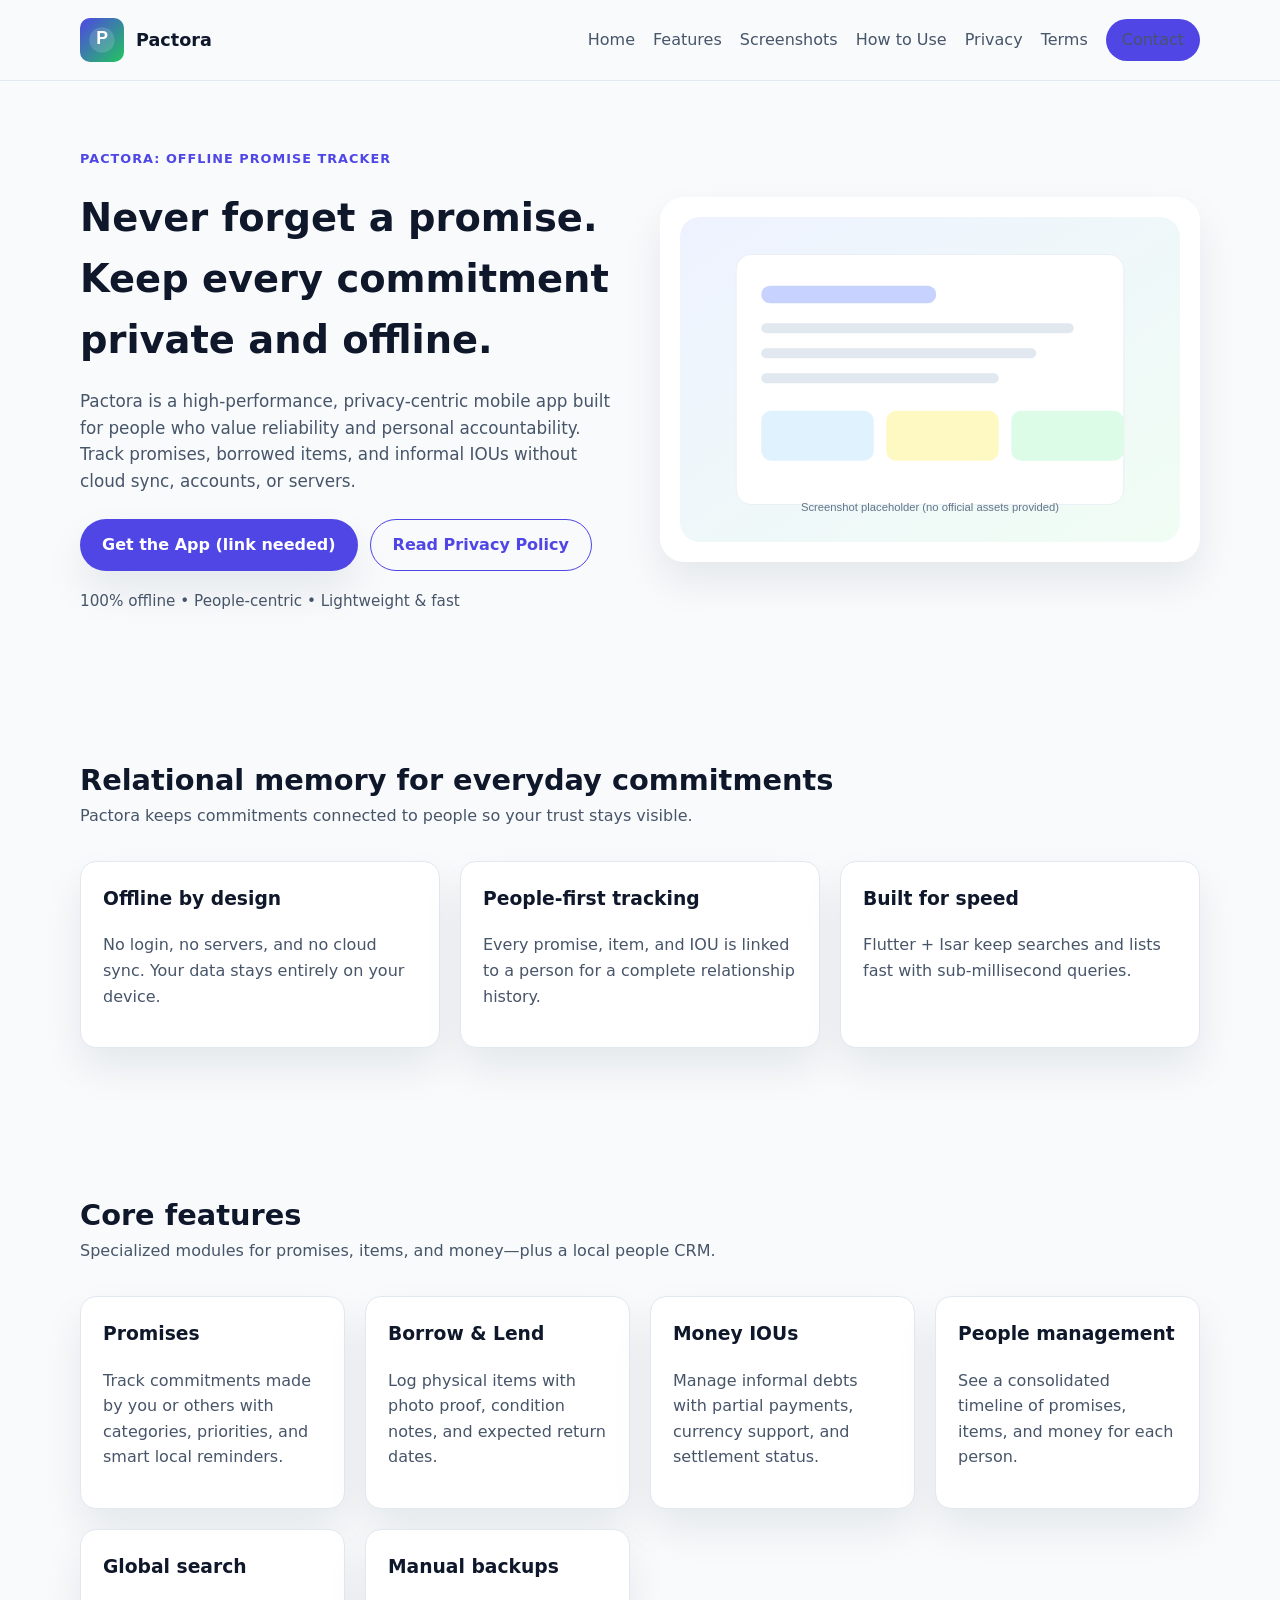
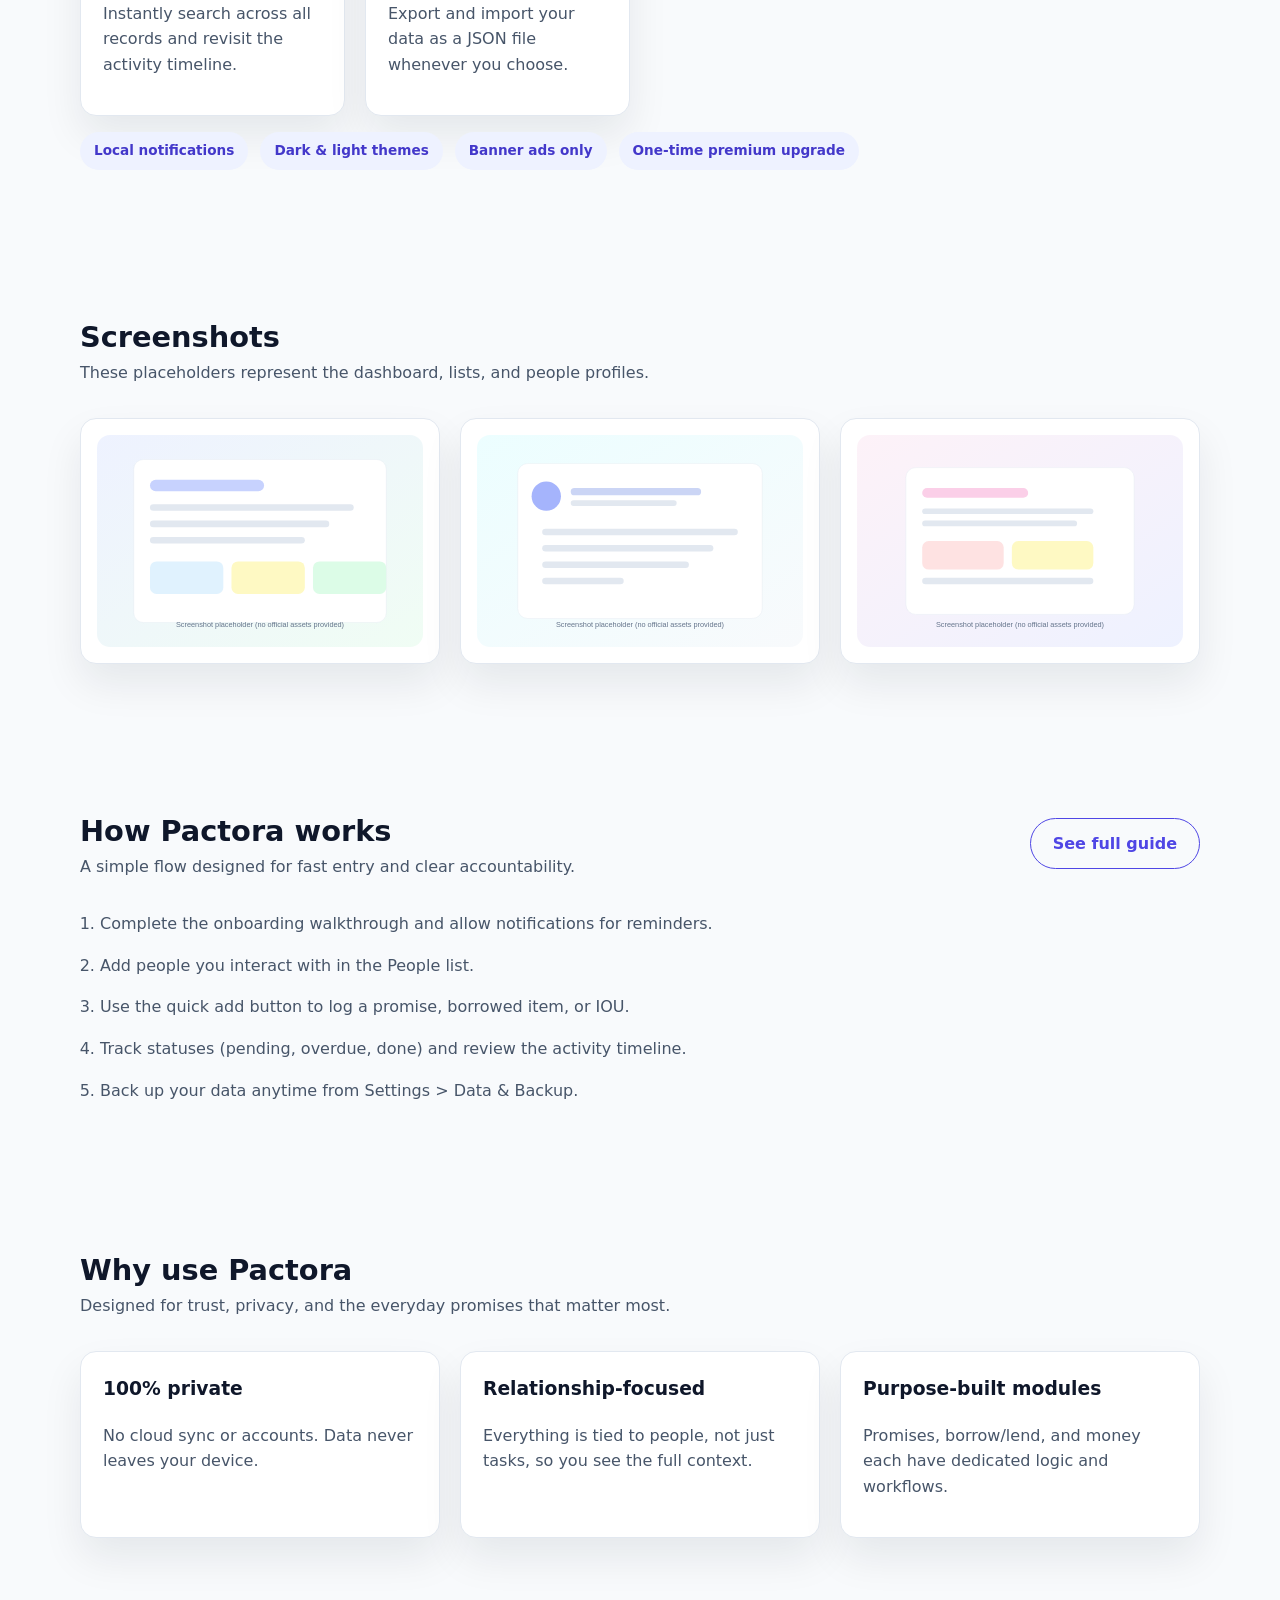
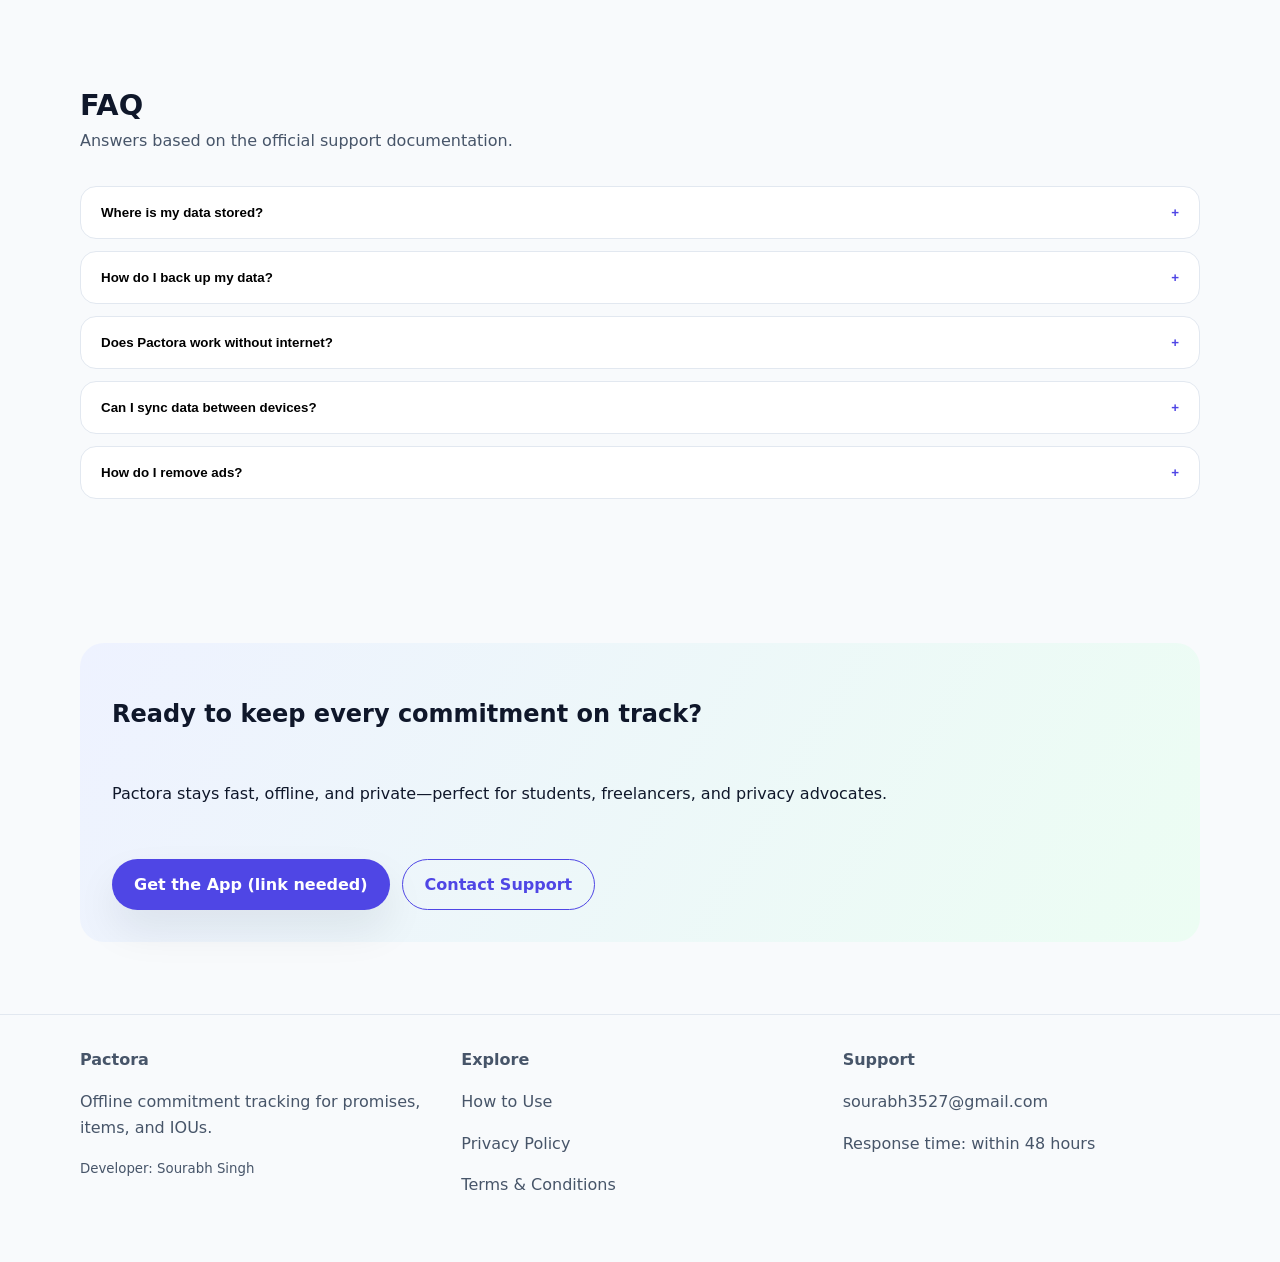
==== index.html @ 9b619cf8 "Add static site pages and assets Agent-Logs-Url: https://github.com/sooubh/pactora/sessions/cf4cb8b0" ====
<!DOCTYPE html>
<html lang="en">
  <head>
    <meta charset="UTF-8" />
    <meta name="viewport" content="width=device-width, initial-scale=1" />
    <title>Pactora — Offline Promise Tracker</title>
    <meta name="description" content="Pactora is a 100% offline, privacy-centric commitment tracker for promises, borrowed items, and informal IOUs." />
    <link rel="stylesheet" href="style.css" />
  </head>
  <body>
    <header class="site-header">
      <div class="container nav-wrap">
        <a class="brand" href="index.html">
          <img class="logo" src="assets/logo.svg" alt="Pactora logo" />
          <span>Pactora</span>
        </a>
        <button class="nav-toggle" aria-expanded="false" aria-controls="nav-links">Menu</button>
        <nav>
          <ul id="nav-links" class="nav-links">
            <li><a href="index.html">Home</a></li>
            <li><a href="#features">Features</a></li>
            <li><a href="#screenshots">Screenshots</a></li>
            <li><a href="how-to-use.html">How to Use</a></li>
            <li><a href="privacy.html">Privacy</a></li>
            <li><a href="terms.html">Terms</a></li>
            <li><a class="btn btn-sm" href="contact.html">Contact</a></li>
          </ul>
        </nav>
      </div>
    </header>

    <main>
      <section class="hero section">
        <div class="container hero-grid">
          <div>
            <span class="eyebrow">Pactora: Offline Promise Tracker</span>
            <h1>Never forget a promise. Keep every commitment private and offline.</h1>
            <p>
              Pactora is a high-performance, privacy-centric mobile app built for people who value reliability and personal accountability.
              Track promises, borrowed items, and informal IOUs without cloud sync, accounts, or servers.
            </p>
            <div class="cta-group">
              <a class="btn" href="#">Get the App (link needed)</a>
              <a class="btn btn-secondary" href="privacy.html">Read Privacy Policy</a>
            </div>
            <div class="hero-meta">100% offline • People-centric • Lightweight &amp; fast</div>
          </div>
          <div class="hero-card">
            <img src="assets/screenshot-1.svg" alt="Pactora app screenshot placeholder" />
          </div>
        </div>
      </section>

      <section class="section" id="about">
        <div class="container">
          <div class="section-title">
            <div>
              <h2>Relational memory for everyday commitments</h2>
              <p>Pactora keeps commitments connected to people so your trust stays visible.</p>
            </div>
          </div>
          <div class="card-grid">
            <div class="card">
              <h3>Offline by design</h3>
              <p>No login, no servers, and no cloud sync. Your data stays entirely on your device.</p>
            </div>
            <div class="card">
              <h3>People-first tracking</h3>
              <p>Every promise, item, and IOU is linked to a person for a complete relationship history.</p>
            </div>
            <div class="card">
              <h3>Built for speed</h3>
              <p>Flutter + Isar keep searches and lists fast with sub-millisecond queries.</p>
            </div>
          </div>
        </div>
      </section>

      <section class="section" id="features">
        <div class="container">
          <div class="section-title">
            <div>
              <h2>Core features</h2>
              <p>Specialized modules for promises, items, and money—plus a local people CRM.</p>
            </div>
          </div>
          <div class="card-grid">
            <div class="card">
              <h3>Promises</h3>
              <p>Track commitments made by you or others with categories, priorities, and smart local reminders.</p>
            </div>
            <div class="card">
              <h3>Borrow &amp; Lend</h3>
              <p>Log physical items with photo proof, condition notes, and expected return dates.</p>
            </div>
            <div class="card">
              <h3>Money IOUs</h3>
              <p>Manage informal debts with partial payments, currency support, and settlement status.</p>
            </div>
            <div class="card">
              <h3>People management</h3>
              <p>See a consolidated timeline of promises, items, and money for each person.</p>
            </div>
            <div class="card">
              <h3>Global search</h3>
              <p>Instantly search across all records and revisit the activity timeline.</p>
            </div>
            <div class="card">
              <h3>Manual backups</h3>
              <p>Export and import your data as a JSON file whenever you choose.</p>
            </div>
          </div>
          <div class="pill-list">
            <div class="pill">Local notifications</div>
            <div class="pill">Dark &amp; light themes</div>
            <div class="pill">Banner ads only</div>
            <div class="pill">One-time premium upgrade</div>
          </div>
        </div>
      </section>

      <section class="section" id="screenshots">
        <div class="container">
          <div class="section-title">
            <div>
              <h2>Screenshots</h2>
              <p>These placeholders represent the dashboard, lists, and people profiles.</p>
            </div>
          </div>
          <div class="screenshot-grid">
            <div class="screenshot">
              <img src="assets/screenshot-1.svg" alt="Dashboard screenshot placeholder" />
            </div>
            <div class="screenshot">
              <img src="assets/screenshot-2.svg" alt="Lists screenshot placeholder" />
            </div>
            <div class="screenshot">
              <img src="assets/screenshot-3.svg" alt="People profile screenshot placeholder" />
            </div>
          </div>
        </div>
      </section>

      <section class="section" id="how">
        <div class="container">
          <div class="section-title">
            <div>
              <h2>How Pactora works</h2>
              <p>A simple flow designed for fast entry and clear accountability.</p>
            </div>
            <a class="btn btn-secondary" href="how-to-use.html">See full guide</a>
          </div>
          <ol class="list">
            <li>Complete the onboarding walkthrough and allow notifications for reminders.</li>
            <li>Add people you interact with in the People list.</li>
            <li>Use the quick add button to log a promise, borrowed item, or IOU.</li>
            <li>Track statuses (pending, overdue, done) and review the activity timeline.</li>
            <li>Back up your data anytime from Settings &gt; Data &amp; Backup.</li>
          </ol>
        </div>
      </section>

      <section class="section" id="why">
        <div class="container">
          <div class="section-title">
            <div>
              <h2>Why use Pactora</h2>
              <p>Designed for trust, privacy, and the everyday promises that matter most.</p>
            </div>
          </div>
          <div class="card-grid">
            <div class="card">
              <h3>100% private</h3>
              <p>No cloud sync or accounts. Data never leaves your device.</p>
            </div>
            <div class="card">
              <h3>Relationship-focused</h3>
              <p>Everything is tied to people, not just tasks, so you see the full context.</p>
            </div>
            <div class="card">
              <h3>Purpose-built modules</h3>
              <p>Promises, borrow/lend, and money each have dedicated logic and workflows.</p>
            </div>
          </div>
        </div>
      </section>

      <section class="section" id="faq">
        <div class="container">
          <div class="section-title">
            <div>
              <h2>FAQ</h2>
              <p>Answers based on the official support documentation.</p>
            </div>
          </div>
          <div class="faq-list">
            <div class="faq-item">
              <button type="button" aria-expanded="false">
                Where is my data stored?
                <span>+</span>
              </button>
              <div class="faq-answer">
                <p>Your data is stored locally in an encrypted Isar database on your phone. It never leaves your device.</p>
              </div>
            </div>
            <div class="faq-item">
              <button type="button" aria-expanded="false">
                How do I back up my data?
                <span>+</span>
              </button>
              <div class="faq-answer">
                <p>Go to Settings &gt; Data &amp; Backup and tap “Export Backup.” This creates a JSON file you can store anywhere.</p>
              </div>
            </div>
            <div class="faq-item">
              <button type="button" aria-expanded="false">
                Does Pactora work without internet?
                <span>+</span>
              </button>
              <div class="faq-answer">
                <p>Yes. Core features are fully offline. Internet is only required to load banner ads in the free version.</p>
              </div>
            </div>
            <div class="faq-item">
              <button type="button" aria-expanded="false">
                Can I sync data between devices?
                <span>+</span>
              </button>
              <div class="faq-answer">
                <p>Not automatically. You can manually export a backup and import it on another device.</p>
              </div>
            </div>
            <div class="faq-item">
              <button type="button" aria-expanded="false">
                How do I remove ads?
                <span>+</span>
              </button>
              <div class="faq-answer">
                <p>Open Settings and purchase “Pactora Plus” to remove all banner ads.</p>
              </div>
            </div>
          </div>
        </div>
      </section>

      <section class="section">
        <div class="container">
          <div class="cta-band">
            <h2>Ready to keep every commitment on track?</h2>
            <p>Pactora stays fast, offline, and private—perfect for students, freelancers, and privacy advocates.</p>
            <div class="cta-group">
              <a class="btn" href="#">Get the App (link needed)</a>
              <a class="btn btn-secondary" href="contact.html">Contact Support</a>
            </div>
          </div>
        </div>
      </section>
    </main>

    <footer class="footer">
      <div class="container footer-grid">
        <div>
          <strong>Pactora</strong>
          <p>Offline commitment tracking for promises, items, and IOUs.</p>
          <small>Developer: Sourabh Singh</small>
        </div>
        <div>
          <strong>Explore</strong>
          <p><a href="how-to-use.html">How to Use</a></p>
          <p><a href="privacy.html">Privacy Policy</a></p>
          <p><a href="terms.html">Terms &amp; Conditions</a></p>
        </div>
        <div>
          <strong>Support</strong>
          <p><a href="mailto:sourabh3527@gmail.com">sourabh3527@gmail.com</a></p>
          <p>Response time: within 48 hours</p>
        </div>
      </div>
    </footer>

    <script src="script.js"></script>
  </body>
</html>
---- style.css ----
:root {
  color-scheme: light;
  --bg: #f8fafc;
  --surface: #ffffff;
  --text: #0f172a;
  --muted: #475569;
  --border: #e2e8f0;
  --primary: #4f46e5;
  --primary-dark: #4338ca;
  --accent: #22c55e;
  --shadow: 0 20px 40px rgba(15, 23, 42, 0.08);
  --radius-lg: 24px;
  --radius-md: 16px;
  --radius-sm: 12px;
}

* {
  box-sizing: border-box;
}

body {
  margin: 0;
  font-family: "Inter", "Segoe UI", system-ui, -apple-system, sans-serif;
  background: var(--bg);
  color: var(--text);
  line-height: 1.6;
}

a {
  color: inherit;
  text-decoration: none;
}

img {
  max-width: 100%;
  display: block;
}

.container {
  width: min(1120px, 92%);
  margin: 0 auto;
}

.section {
  padding: 72px 0;
}

.site-header {
  position: sticky;
  top: 0;
  z-index: 20;
  background: rgba(248, 250, 252, 0.96);
  backdrop-filter: blur(12px);
  border-bottom: 1px solid var(--border);
}

.nav-wrap {
  display: flex;
  align-items: center;
  justify-content: space-between;
  padding: 18px 0;
  gap: 24px;
}

.brand {
  display: flex;
  align-items: center;
  gap: 12px;
  font-weight: 700;
  font-size: 1.1rem;
}

.logo {
  width: 44px;
  height: 44px;
}

.nav-links {
  list-style: none;
  display: flex;
  align-items: center;
  gap: 18px;
  padding: 0;
  margin: 0;
}

.nav-links a {
  font-weight: 500;
  color: var(--muted);
}

.nav-links a:hover {
  color: var(--text);
}

.nav-toggle {
  display: none;
  border: 1px solid var(--border);
  background: var(--surface);
  padding: 10px 14px;
  border-radius: 999px;
  font-weight: 600;
  color: var(--text);
  cursor: pointer;
}

.btn {
  display: inline-flex;
  align-items: center;
  justify-content: center;
  gap: 8px;
  padding: 12px 22px;
  border-radius: 999px;
  background: var(--primary);
  color: #ffffff;
  font-weight: 600;
  border: none;
  box-shadow: var(--shadow);
}

.btn:hover {
  background: var(--primary-dark);
}

.btn-secondary {
  background: transparent;
  color: var(--primary);
  border: 1px solid var(--primary);
  box-shadow: none;
}

.btn-sm {
  padding: 8px 16px;
  box-shadow: none;
}

.hero {
  padding-top: 64px;
}

.hero-grid {
  display: grid;
  grid-template-columns: repeat(auto-fit, minmax(280px, 1fr));
  gap: 40px;
  align-items: center;
}

.eyebrow {
  display: inline-flex;
  align-items: center;
  gap: 8px;
  color: var(--primary);
  font-weight: 600;
  text-transform: uppercase;
  letter-spacing: 0.08em;
  font-size: 0.8rem;
}

.hero h1 {
  font-size: clamp(2.4rem, 3vw, 3.2rem);
  margin: 16px 0;
}

.hero p {
  color: var(--muted);
  font-size: 1.05rem;
}

.hero-card {
  background: var(--surface);
  padding: 20px;
  border-radius: var(--radius-lg);
  box-shadow: var(--shadow);
}

.hero-meta {
  margin-top: 18px;
  font-size: 0.95rem;
  color: var(--muted);
}

.cta-group {
  display: flex;
  flex-wrap: wrap;
  gap: 12px;
  margin-top: 24px;
}

.section-title {
  display: flex;
  align-items: center;
  justify-content: space-between;
  margin-bottom: 32px;
  gap: 16px;
}

.section-title h2 {
  margin: 0;
  font-size: clamp(1.8rem, 2vw, 2.4rem);
}

.section-title p {
  margin: 0;
  color: var(--muted);
}

.card-grid {
  display: grid;
  grid-template-columns: repeat(auto-fit, minmax(240px, 1fr));
  gap: 20px;
}

.card {
  background: var(--surface);
  padding: 22px;
  border-radius: var(--radius-md);
  border: 1px solid var(--border);
  box-shadow: var(--shadow);
}

.card h3 {
  margin-top: 0;
}

.card p {
  color: var(--muted);
}

.pill-list {
  display: flex;
  flex-wrap: wrap;
  gap: 12px;
  margin-top: 16px;
}

.pill {
  padding: 8px 14px;
  border-radius: 999px;
  background: #eef2ff;
  color: #4338ca;
  font-weight: 600;
  font-size: 0.85rem;
}

.screenshot-grid {
  display: grid;
  grid-template-columns: repeat(auto-fit, minmax(240px, 1fr));
  gap: 20px;
}

.screenshot {
  background: var(--surface);
  padding: 16px;
  border-radius: var(--radius-md);
  border: 1px solid var(--border);
  box-shadow: var(--shadow);
}

.list {
  display: grid;
  gap: 16px;
  margin: 0;
  padding-left: 20px;
}

.list li {
  color: var(--muted);
}

.faq-list {
  display: grid;
  gap: 12px;
}

.faq-item {
  background: var(--surface);
  border-radius: var(--radius-md);
  border: 1px solid var(--border);
  overflow: hidden;
}

.faq-item button {
  width: 100%;
  text-align: left;
  padding: 18px 20px;
  font-weight: 600;
  background: none;
  border: none;
  cursor: pointer;
  display: flex;
  justify-content: space-between;
  align-items: center;
  gap: 12px;
}

.faq-item button span {
  color: var(--primary);
  font-weight: 700;
}

.faq-answer {
  max-height: 0;
  overflow: hidden;
  transition: max-height 0.3s ease;
  padding: 0 20px;
}

.faq-answer p {
  margin: 0 0 18px;
  color: var(--muted);
}

.faq-item.open .faq-answer {
  padding-top: 0;
}

.cta-band {
  background: linear-gradient(120deg, #eef2ff 0%, #ecfdf3 100%);
  border-radius: var(--radius-lg);
  padding: 32px;
  display: grid;
  gap: 12px;
  align-items: center;
}

.page-header {
  padding: 64px 0 24px;
}

.page-header h1 {
  margin-bottom: 12px;
}

.page-header p {
  margin-top: 0;
  color: var(--muted);
}

.page-content {
  padding-bottom: 64px;
}

.page-content h2 {
  margin-top: 40px;
}

.notice {
  background: #fef9c3;
  padding: 16px;
  border-radius: var(--radius-sm);
  border: 1px solid #fde68a;
  color: #92400e;
}

.footer {
  border-top: 1px solid var(--border);
  padding: 32px 0 48px;
  color: var(--muted);
}

.footer-grid {
  display: grid;
  gap: 24px;
  grid-template-columns: repeat(auto-fit, minmax(220px, 1fr));
}

.footer a {
  color: var(--muted);
}

.footer small {
  display: block;
  margin-top: 18px;
}

@media (max-width: 900px) {
  .nav-links {
    position: absolute;
    top: 72px;
    right: 4%;
    background: var(--surface);
    flex-direction: column;
    align-items: flex-start;
    padding: 18px;
    border-radius: var(--radius-md);
    border: 1px solid var(--border);
    box-shadow: var(--shadow);
    display: none;
  }

  .nav-links.open {
    display: flex;
  }

  .nav-toggle {
    display: inline-flex;
  }

  .cta-group {
    flex-direction: column;
    align-items: stretch;
  }
}

@media (max-width: 600px) {
  .section {
    padding: 56px 0;
  }

  .hero {
    padding-top: 48px;
  }
}
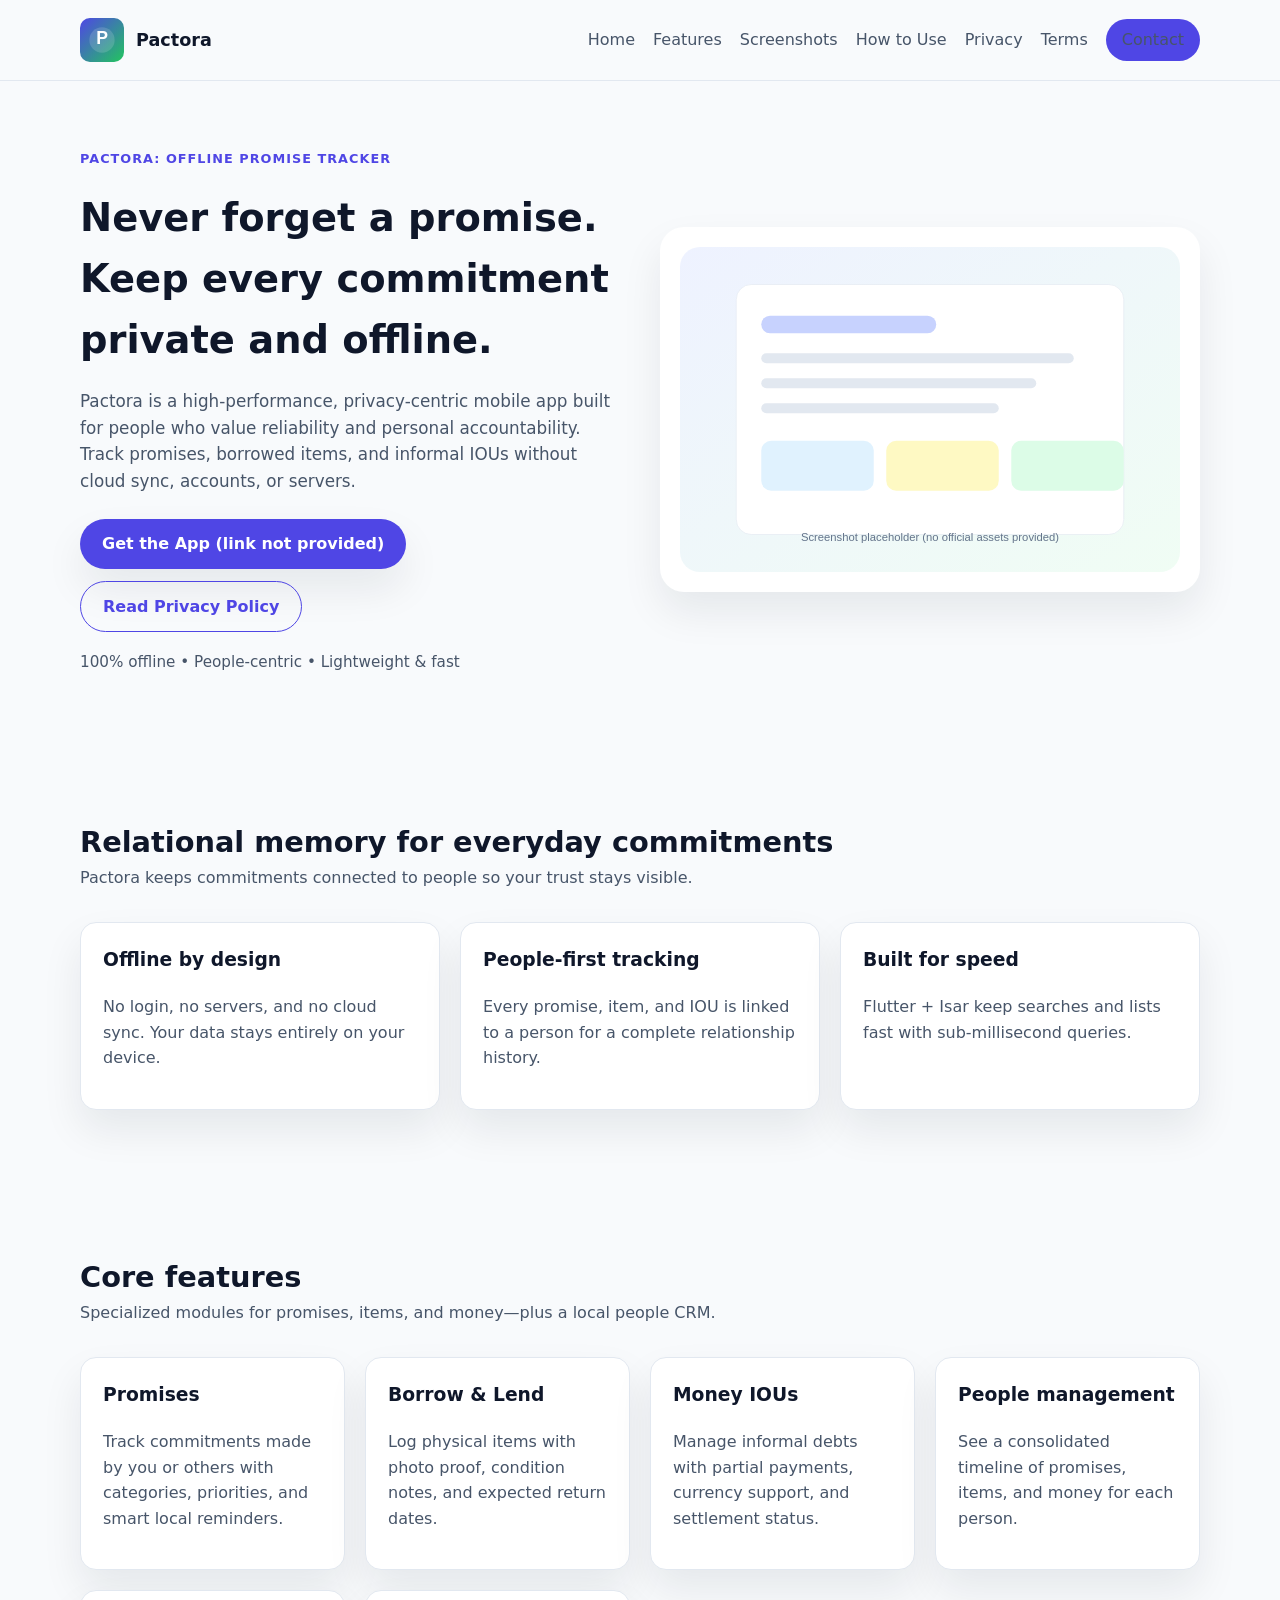
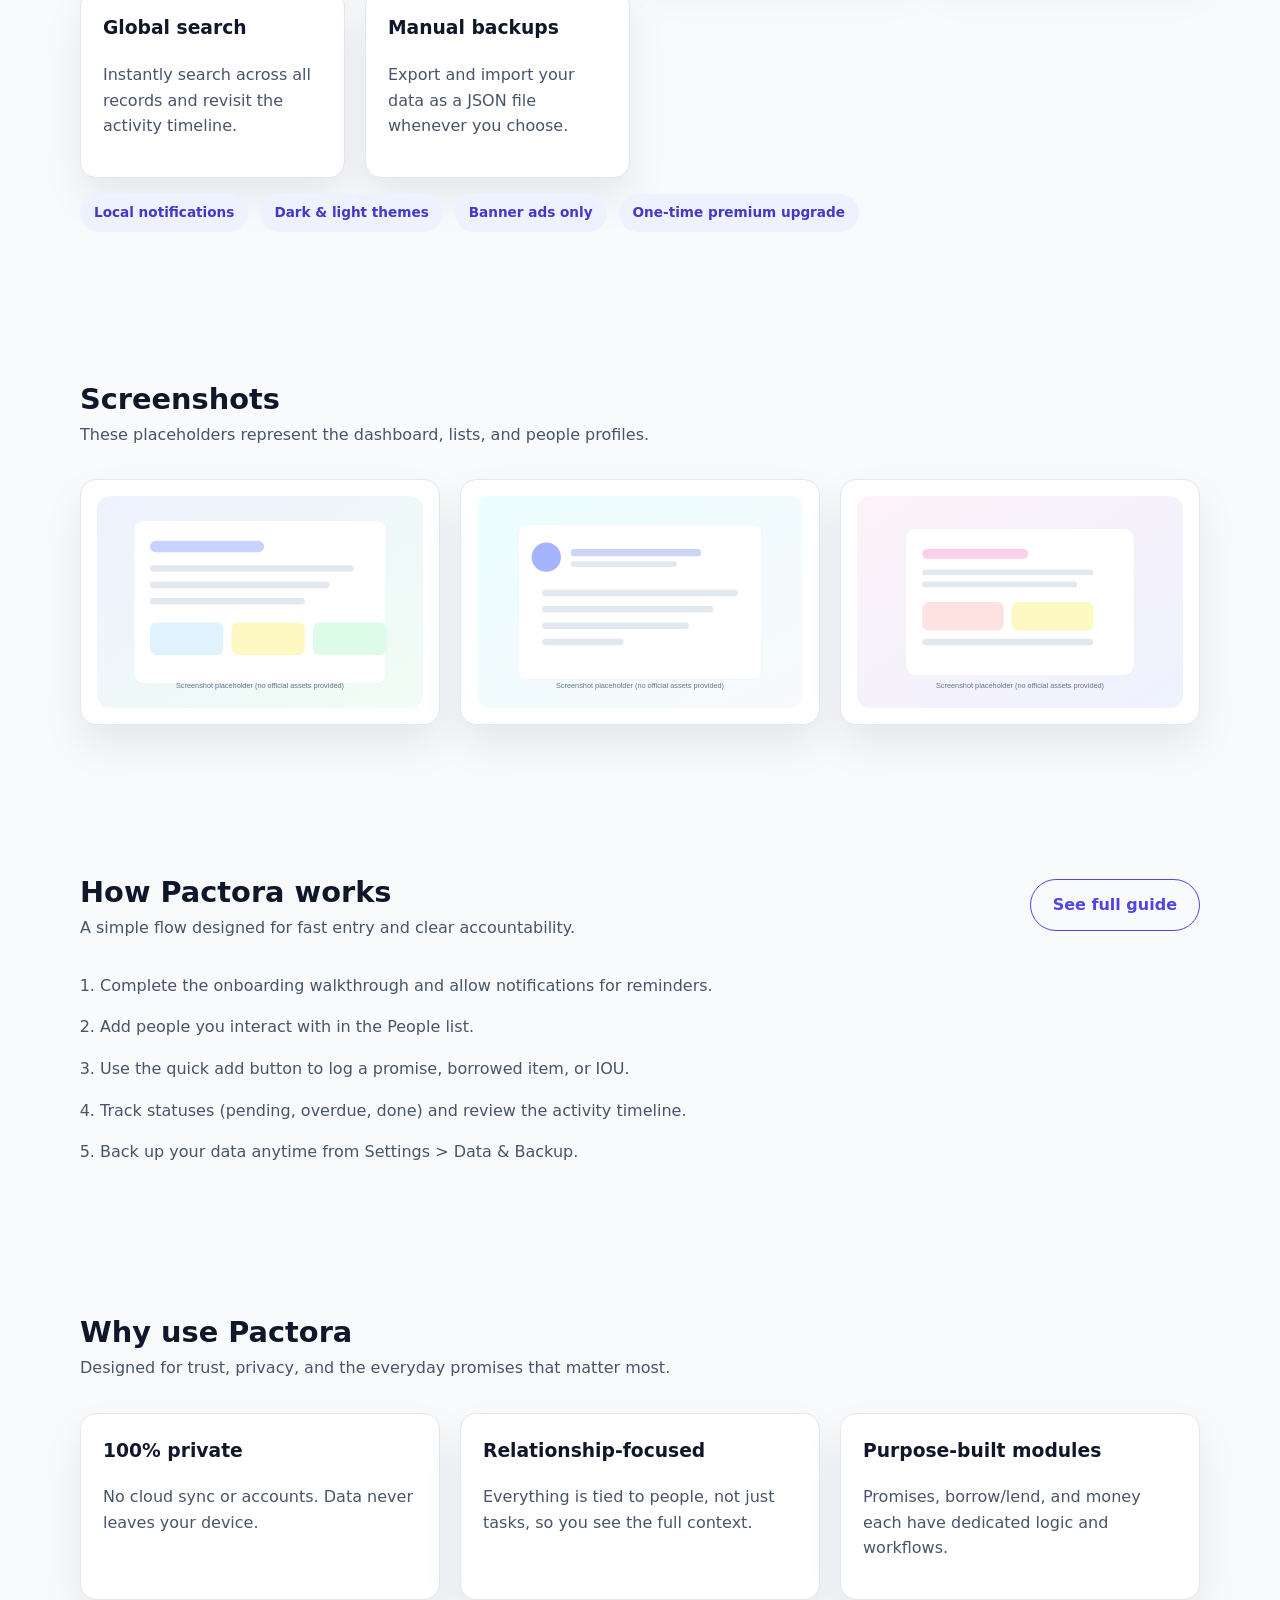
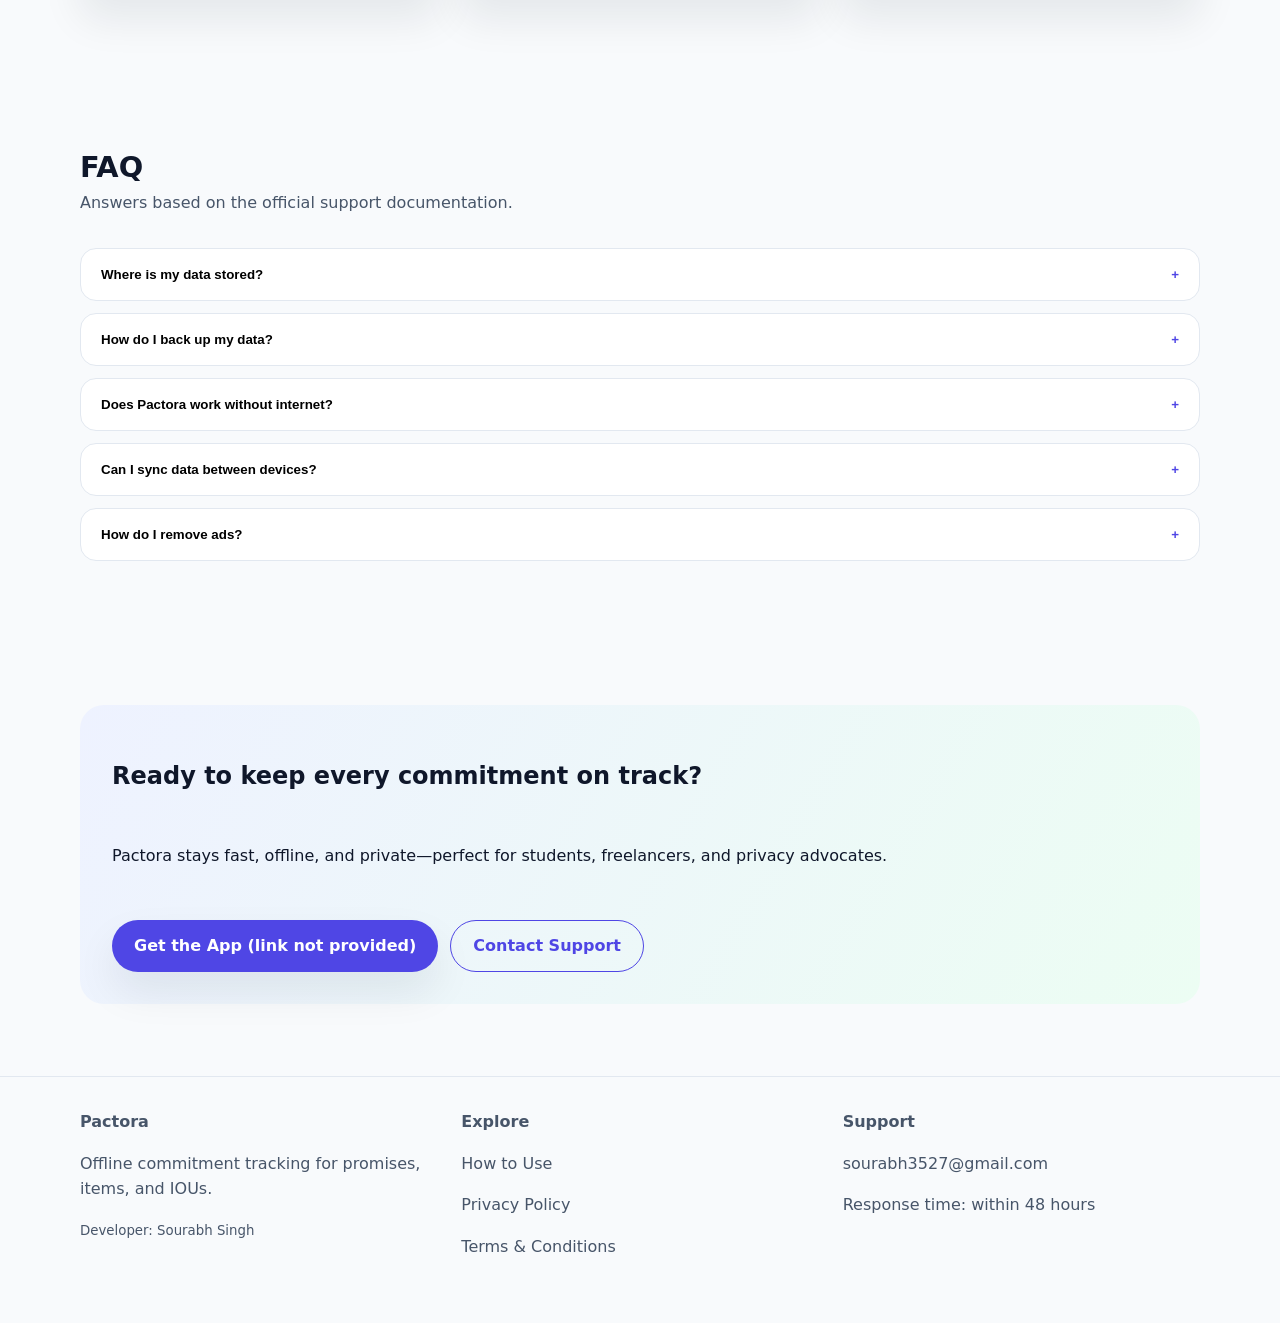
==== commit e433c870: "Refine placeholders and CTA links Agent-Logs-Url: https://github.com/sooubh/pactora/sessions/cf4cb8b" ====
--- a/index.html
+++ b/index.html
@@ -40,7 +40,7 @@
               Track promises, borrowed items, and informal IOUs without cloud sync, accounts, or servers.
             </p>
             <div class="cta-group">
-              <a class="btn" href="#">Get the App (link needed)</a>
+              <a class="btn" href="contact.html">Get the App (link not provided)</a>
               <a class="btn btn-secondary" href="privacy.html">Read Privacy Policy</a>
             </div>
             <div class="hero-meta">100% offline • People-centric • Lightweight &amp; fast</div>
@@ -249,7 +249,7 @@
             <h2>Ready to keep every commitment on track?</h2>
             <p>Pactora stays fast, offline, and private—perfect for students, freelancers, and privacy advocates.</p>
             <div class="cta-group">
-              <a class="btn" href="#">Get the App (link needed)</a>
+              <a class="btn" href="contact.html">Get the App (link not provided)</a>
               <a class="btn btn-secondary" href="contact.html">Contact Support</a>
             </div>
           </div>
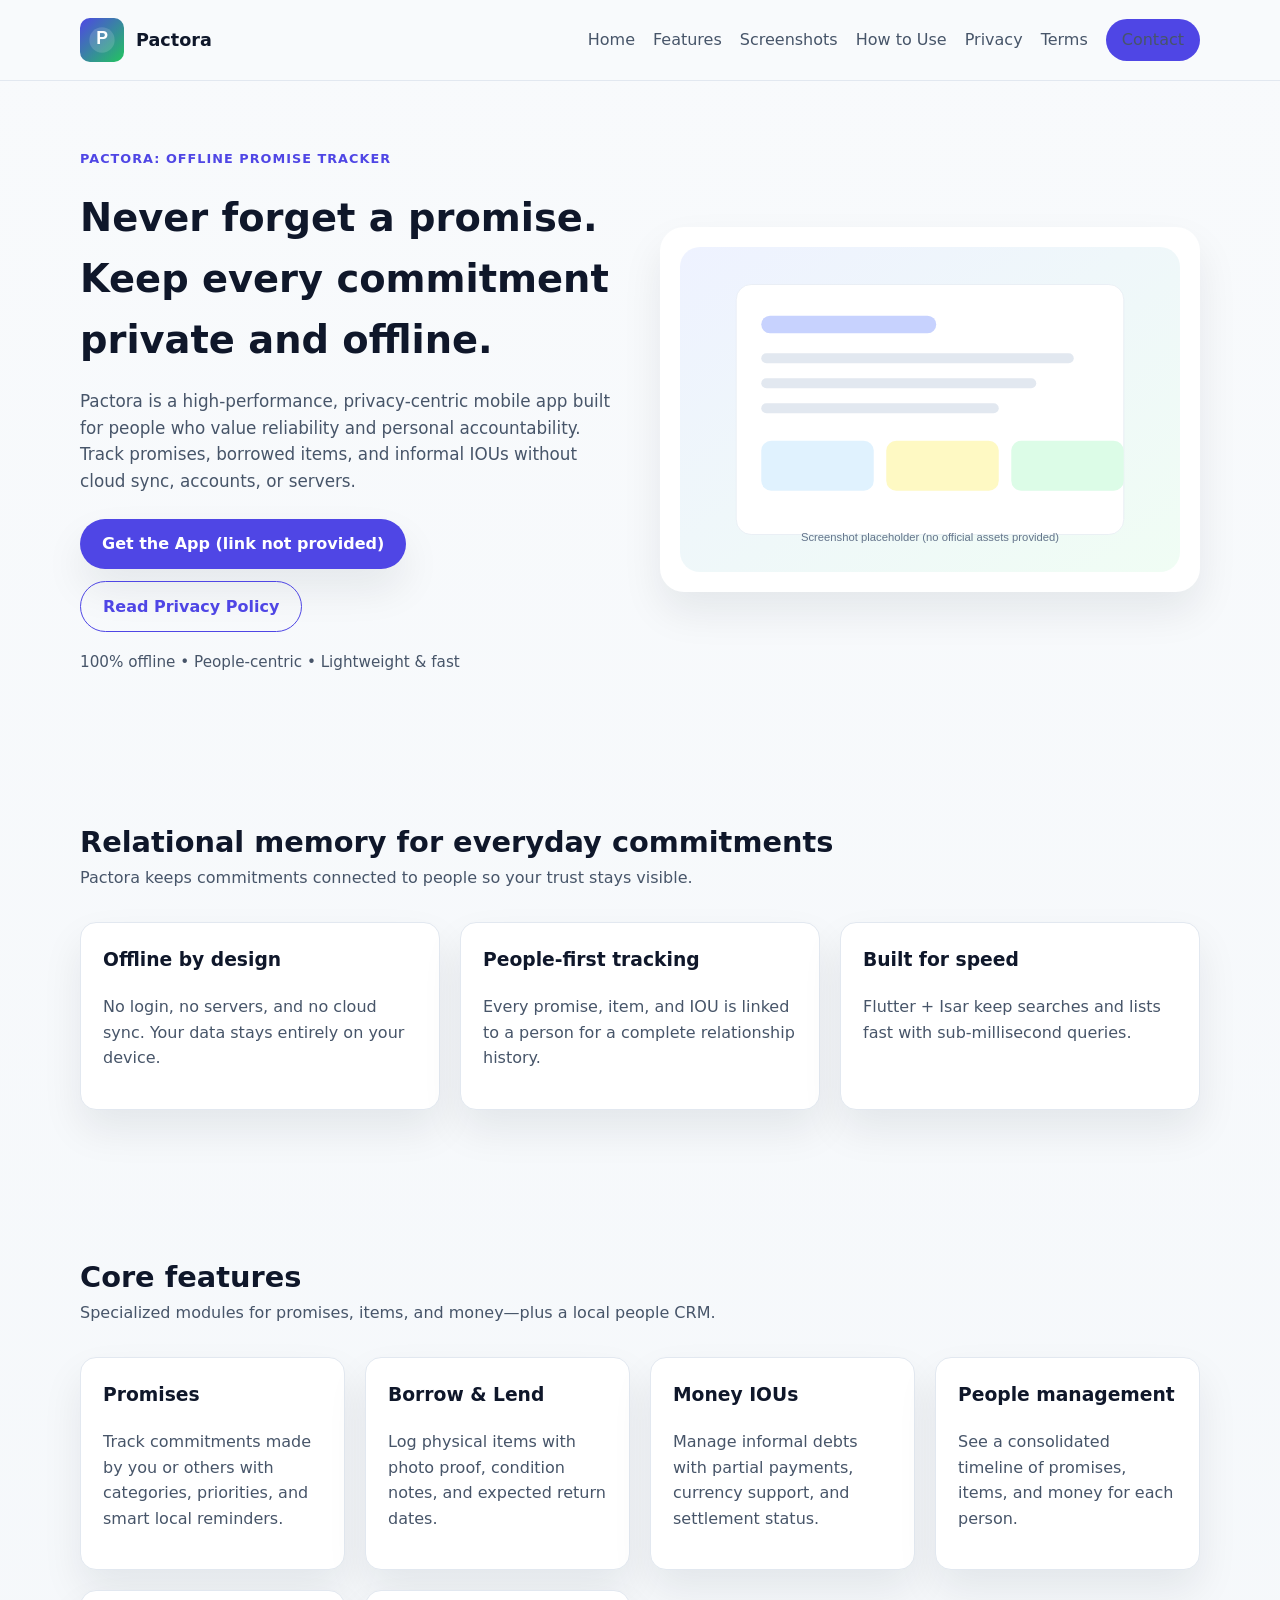
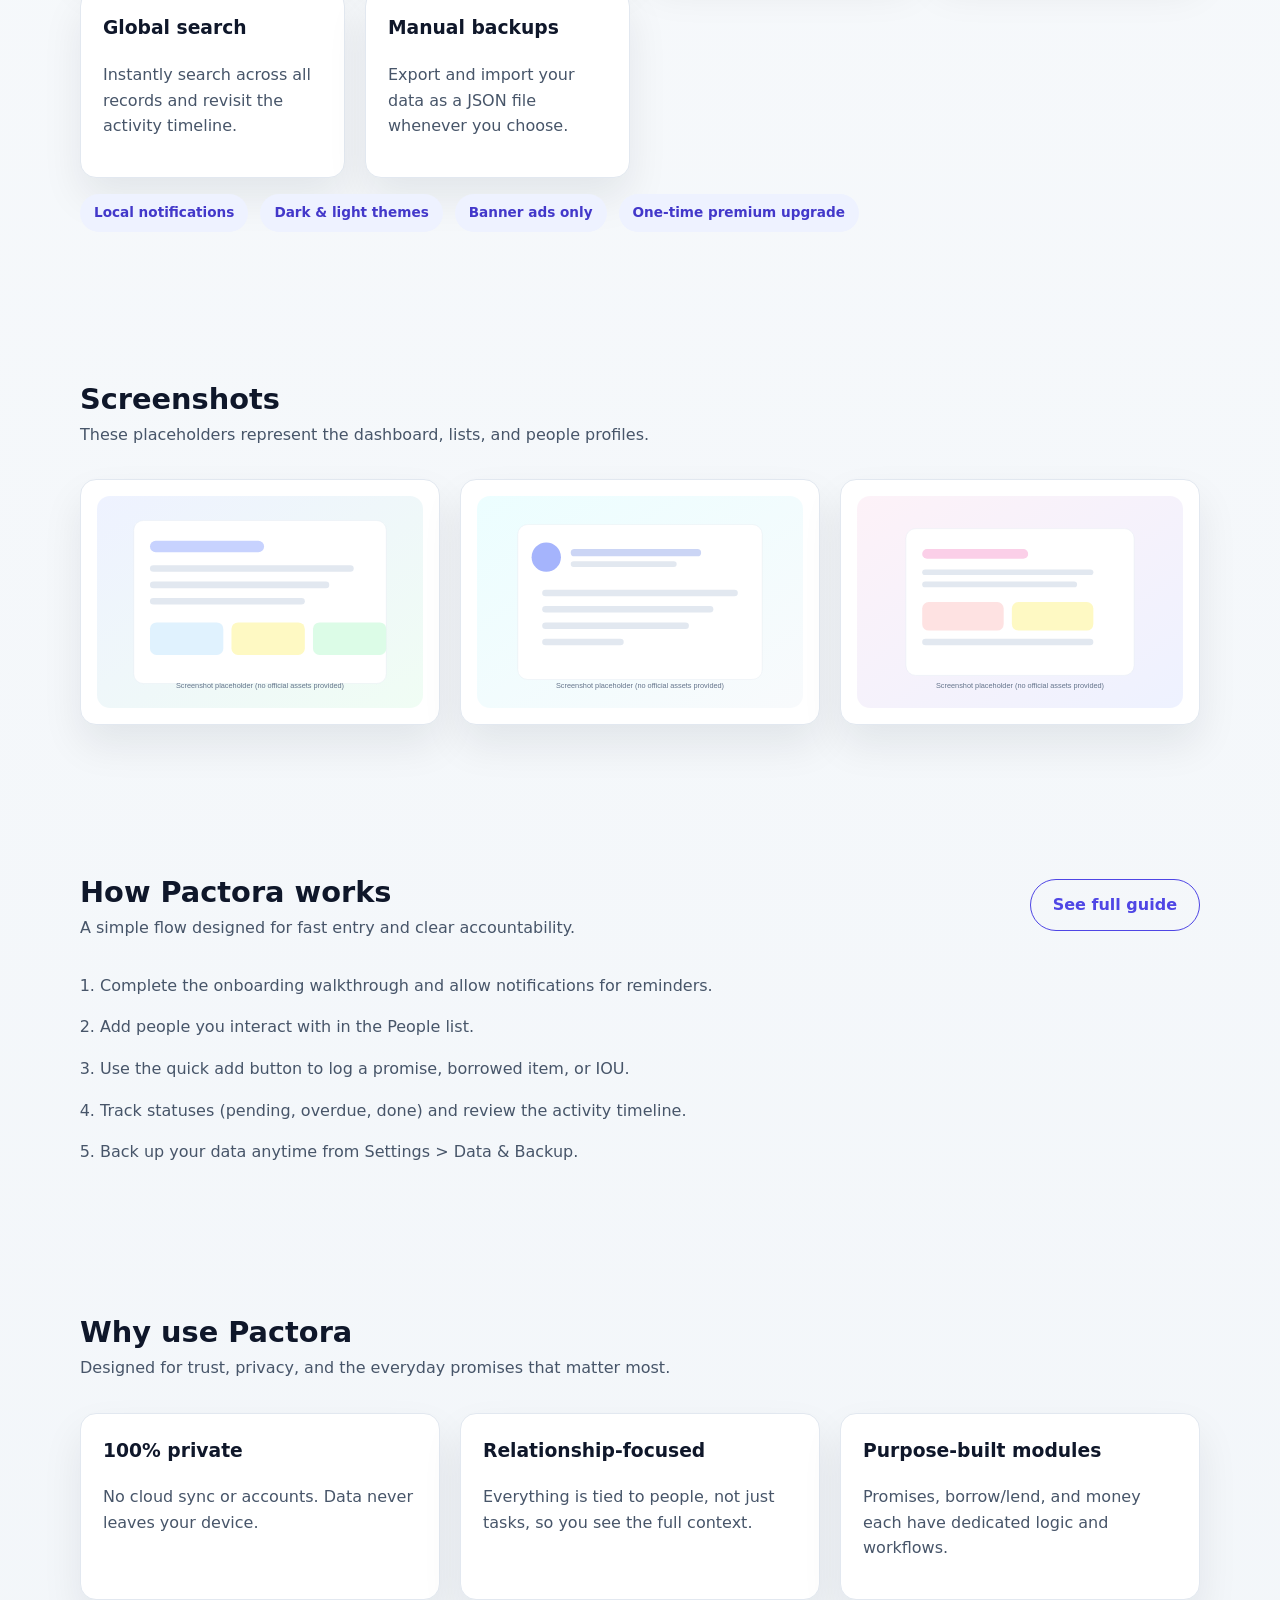
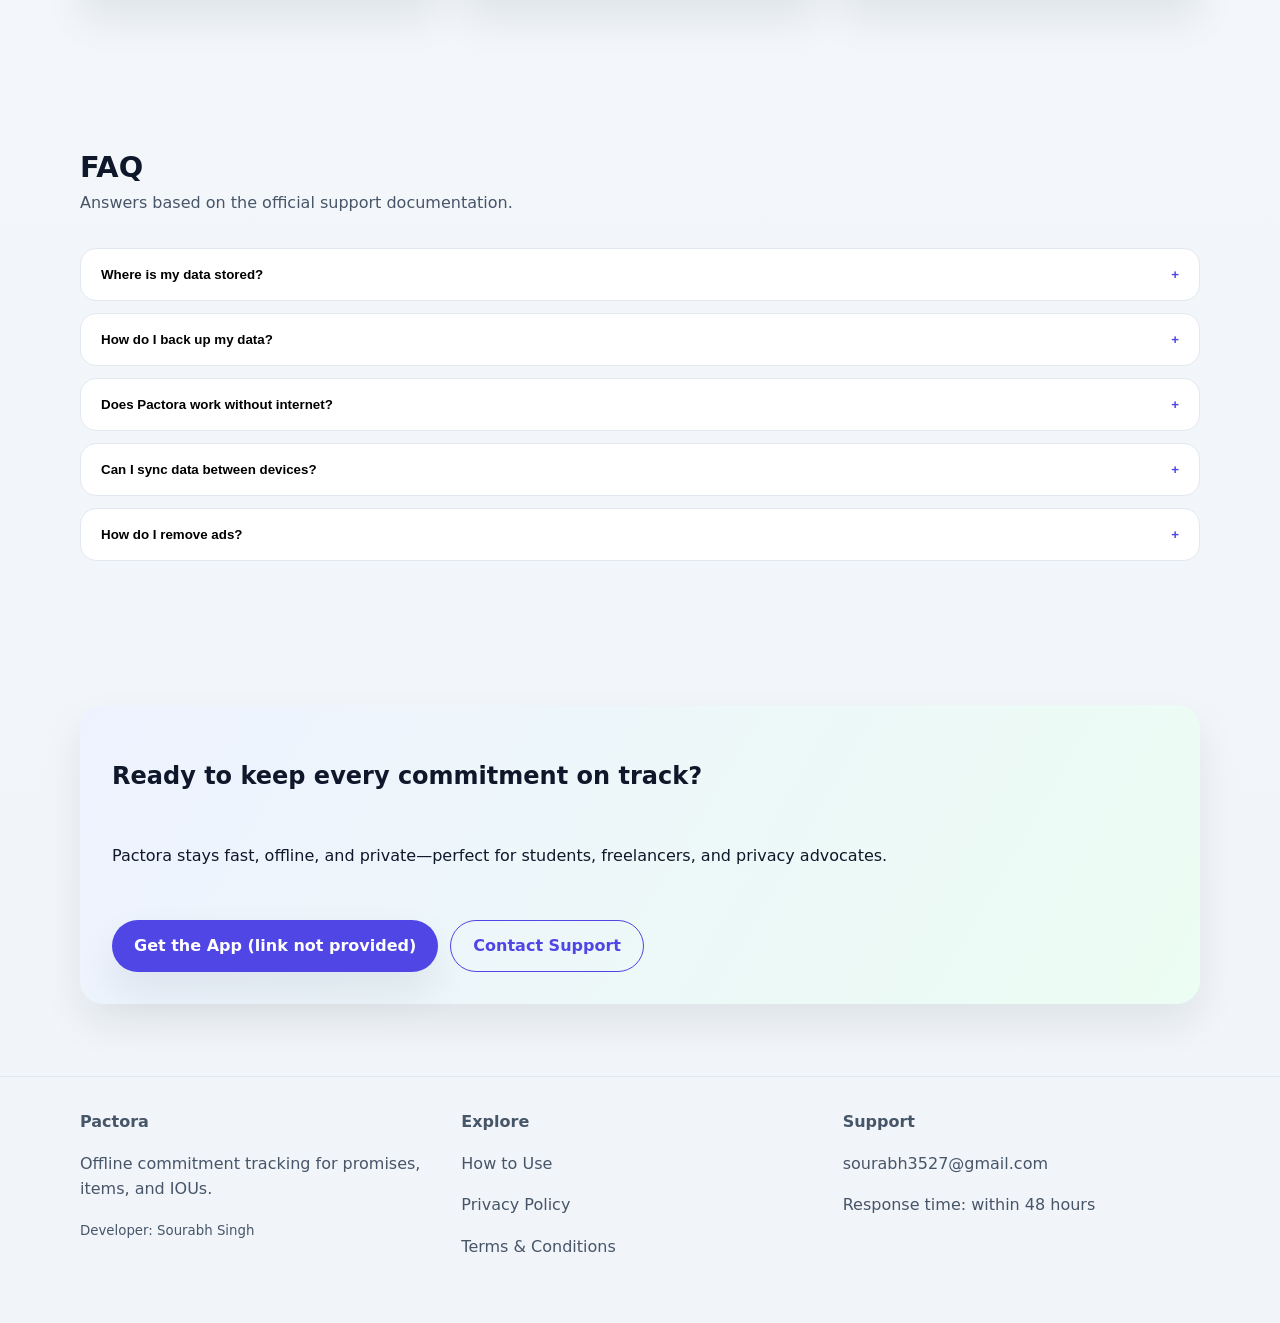
==== commit 0333eff7: "Enhance page interactivity and layout Agent-Logs-Url: https://github.com/sooubh/pactora/sessions/bfc" ====
--- a/index.html
+++ b/index.html
@@ -29,6 +29,8 @@
       </div>
     </header>
 
+    <div class="scroll-progress" aria-hidden="true"></div>
+
     <main>
       <section class="hero section">
         <div class="container hero-grid">
@@ -257,6 +259,8 @@
       </section>
     </main>
 
+    <button id="back-to-top" class="back-to-top" type="button" aria-label="Back to top">↑</button>
+
     <footer class="footer">
       <div class="container footer-grid">
         <div>
--- a/style.css
+++ b/style.css
@@ -1,13 +1,18 @@
 :root {
   color-scheme: light;
-  --bg: #f8fafc;
+  --bg-rgb: 248 250 252;
+  --bg: rgb(var(--bg-rgb));
   --surface: #ffffff;
+  --surface-soft: #f8fafc;
   --text: #0f172a;
   --muted: #475569;
   --border: #e2e8f0;
   --primary: #4f46e5;
   --primary-dark: #4338ca;
   --accent: #22c55e;
+  --accent-soft: #dcfce7;
+  --primary-soft: #eef2ff;
+  --shadow-sm: 0 8px 18px rgba(15, 23, 42, 0.08);
   --shadow: 0 20px 40px rgba(15, 23, 42, 0.08);
   --radius-lg: 24px;
   --radius-md: 16px;
@@ -18,10 +23,14 @@
   box-sizing: border-box;
 }
 
+html {
+  scroll-behavior: smooth;
+}
+
 body {
   margin: 0;
   font-family: "Inter", "Segoe UI", system-ui, -apple-system, sans-serif;
-  background: var(--bg);
+  background: linear-gradient(180deg, #f8fafc 0%, #f1f5f9 100%);
   color: var(--text);
   line-height: 1.6;
 }
@@ -49,9 +58,20 @@
   position: sticky;
   top: 0;
   z-index: 20;
-  background: rgba(248, 250, 252, 0.96);
+  background: rgb(var(--bg-rgb) / 0.96);
   backdrop-filter: blur(12px);
   border-bottom: 1px solid var(--border);
+}
+
+.scroll-progress {
+  position: fixed;
+  top: 0;
+  left: 0;
+  height: 4px;
+  width: 0%;
+  background: linear-gradient(120deg, var(--primary), var(--accent));
+  z-index: 30;
+  transition: width 0.2s ease;
 }
 
 .nav-wrap {
@@ -87,6 +107,7 @@
 .nav-links a {
   font-weight: 500;
   color: var(--muted);
+  transition: color 0.2s ease;
 }
 
 .nav-links a:hover {
@@ -116,10 +137,13 @@
   font-weight: 600;
   border: none;
   box-shadow: var(--shadow);
+  transition: transform 0.2s ease, box-shadow 0.2s ease, background 0.2s ease;
 }
 
 .btn:hover {
   background: var(--primary-dark);
+  transform: translateY(-1px);
+  box-shadow: var(--shadow-sm);
 }
 
 .btn-secondary {
@@ -171,6 +195,12 @@
   padding: 20px;
   border-radius: var(--radius-lg);
   box-shadow: var(--shadow);
+  transition: transform 0.2s ease, box-shadow 0.2s ease;
+}
+
+.hero-card:hover {
+  transform: translateY(-4px);
+  box-shadow: var(--shadow-sm);
 }
 
 .hero-meta {
@@ -216,6 +246,13 @@
   border-radius: var(--radius-md);
   border: 1px solid var(--border);
   box-shadow: var(--shadow);
+  transition: transform 0.2s ease, box-shadow 0.2s ease, border-color 0.2s ease;
+}
+
+.card:hover {
+  transform: translateY(-4px);
+  border-color: #c7d2fe;
+  box-shadow: var(--shadow-sm);
 }
 
 .card h3 {
@@ -236,10 +273,15 @@
 .pill {
   padding: 8px 14px;
   border-radius: 999px;
-  background: #eef2ff;
+  background: var(--primary-soft);
   color: #4338ca;
   font-weight: 600;
   font-size: 0.85rem;
+  transition: transform 0.2s ease;
+}
+
+.pill:hover {
+  transform: translateY(-2px);
 }
 
 .screenshot-grid {
@@ -254,6 +296,12 @@
   border-radius: var(--radius-md);
   border: 1px solid var(--border);
   box-shadow: var(--shadow);
+  transition: transform 0.2s ease, box-shadow 0.2s ease;
+}
+
+.screenshot:hover {
+  transform: translateY(-4px);
+  box-shadow: var(--shadow-sm);
 }
 
 .list {
@@ -277,6 +325,12 @@
   border-radius: var(--radius-md);
   border: 1px solid var(--border);
   overflow: hidden;
+  transition: border-color 0.2s ease, box-shadow 0.2s ease;
+}
+
+.faq-item.open {
+  border-color: #c7d2fe;
+  box-shadow: var(--shadow-sm);
 }
 
 .faq-item button {
@@ -321,6 +375,7 @@
   display: grid;
   gap: 12px;
   align-items: center;
+  box-shadow: var(--shadow);
 }
 
 .page-header {
@@ -336,9 +391,118 @@
   color: var(--muted);
 }
 
+.page-hero {
+  background: linear-gradient(135deg, #eef2ff 0%, #ecfdf3 100%);
+  padding: 40px;
+  border-radius: var(--radius-lg);
+  border: 1px solid #dbeafe;
+  box-shadow: var(--shadow);
+}
+
+.page-meta {
+  display: flex;
+  flex-wrap: wrap;
+  gap: 10px;
+  margin-top: 16px;
+}
+
+.page-layout {
+  display: grid;
+  grid-template-columns: minmax(0, 1fr) 260px;
+  gap: 32px;
+  align-items: start;
+}
+
+.toc {
+  position: sticky;
+  top: 96px;
+  padding: 18px;
+  border-radius: var(--radius-md);
+  border: 1px solid var(--border);
+  background: var(--surface);
+  box-shadow: var(--shadow);
+}
+
+.toc h2 {
+  margin: 0 0 12px;
+  font-size: 1rem;
+}
+
+.toc nav {
+  display: grid;
+  gap: 10px;
+}
+
+.toc a {
+  color: var(--muted);
+  font-weight: 500;
+  transition: color 0.2s ease;
+}
+
+.toc a.active,
+.toc a:hover {
+  color: var(--primary);
+}
+
 .page-content {
+  display: grid;
+  gap: 18px;
   padding-bottom: 64px;
 }
+
+.content-card {
+  background: var(--surface);
+  border-radius: var(--radius-md);
+  border: 1px solid var(--border);
+  box-shadow: var(--shadow);
+  padding: 0;
+  overflow: hidden;
+}
+
+.content-card summary {
+  list-style: none;
+  cursor: pointer;
+  padding: 18px 20px;
+  font-weight: 600;
+  display: flex;
+  align-items: center;
+  justify-content: space-between;
+  gap: 12px;
+}
+
+.content-card summary::marker {
+  display: none;
+}
+
+.content-card summary::-webkit-details-marker {
+  display: none;
+}
+
+.content-card summary::after {
+  content: "+";
+  color: var(--primary);
+  font-weight: 700;
+}
+
+.content-card[open] summary::after {
+  content: "–";
+}
+
+.content-card > div {
+  padding: 0 20px 18px;
+  color: var(--muted);
+}
+
+.content-card ul {
+  margin: 0;
+  padding-left: 20px;
+}
+
+.content-card[open] {
+  border-color: #c7d2fe;
+  box-shadow: var(--shadow-sm);
+}
+
 
 .page-content h2 {
   margin-top: 40px;
@@ -350,6 +514,30 @@
   border-radius: var(--radius-sm);
   border: 1px solid #fde68a;
   color: #92400e;
+}
+
+.back-to-top {
+  position: fixed;
+  right: 24px;
+  bottom: 24px;
+  padding: 12px 14px;
+  border-radius: 999px;
+  border: none;
+  background: var(--primary);
+  color: #ffffff;
+  font-weight: 700;
+  box-shadow: var(--shadow);
+  cursor: pointer;
+  opacity: 0;
+  pointer-events: none;
+  transition: opacity 0.2s ease, transform 0.2s ease;
+  z-index: 25;
+}
+
+.back-to-top.show {
+  opacity: 1;
+  pointer-events: auto;
+  transform: translateY(-4px);
 }
 
 .footer {
@@ -400,6 +588,15 @@
     flex-direction: column;
     align-items: stretch;
   }
+
+  .page-layout {
+    grid-template-columns: 1fr;
+  }
+
+  .toc {
+    position: static;
+    order: -1;
+  }
 }
 
 @media (max-width: 600px) {
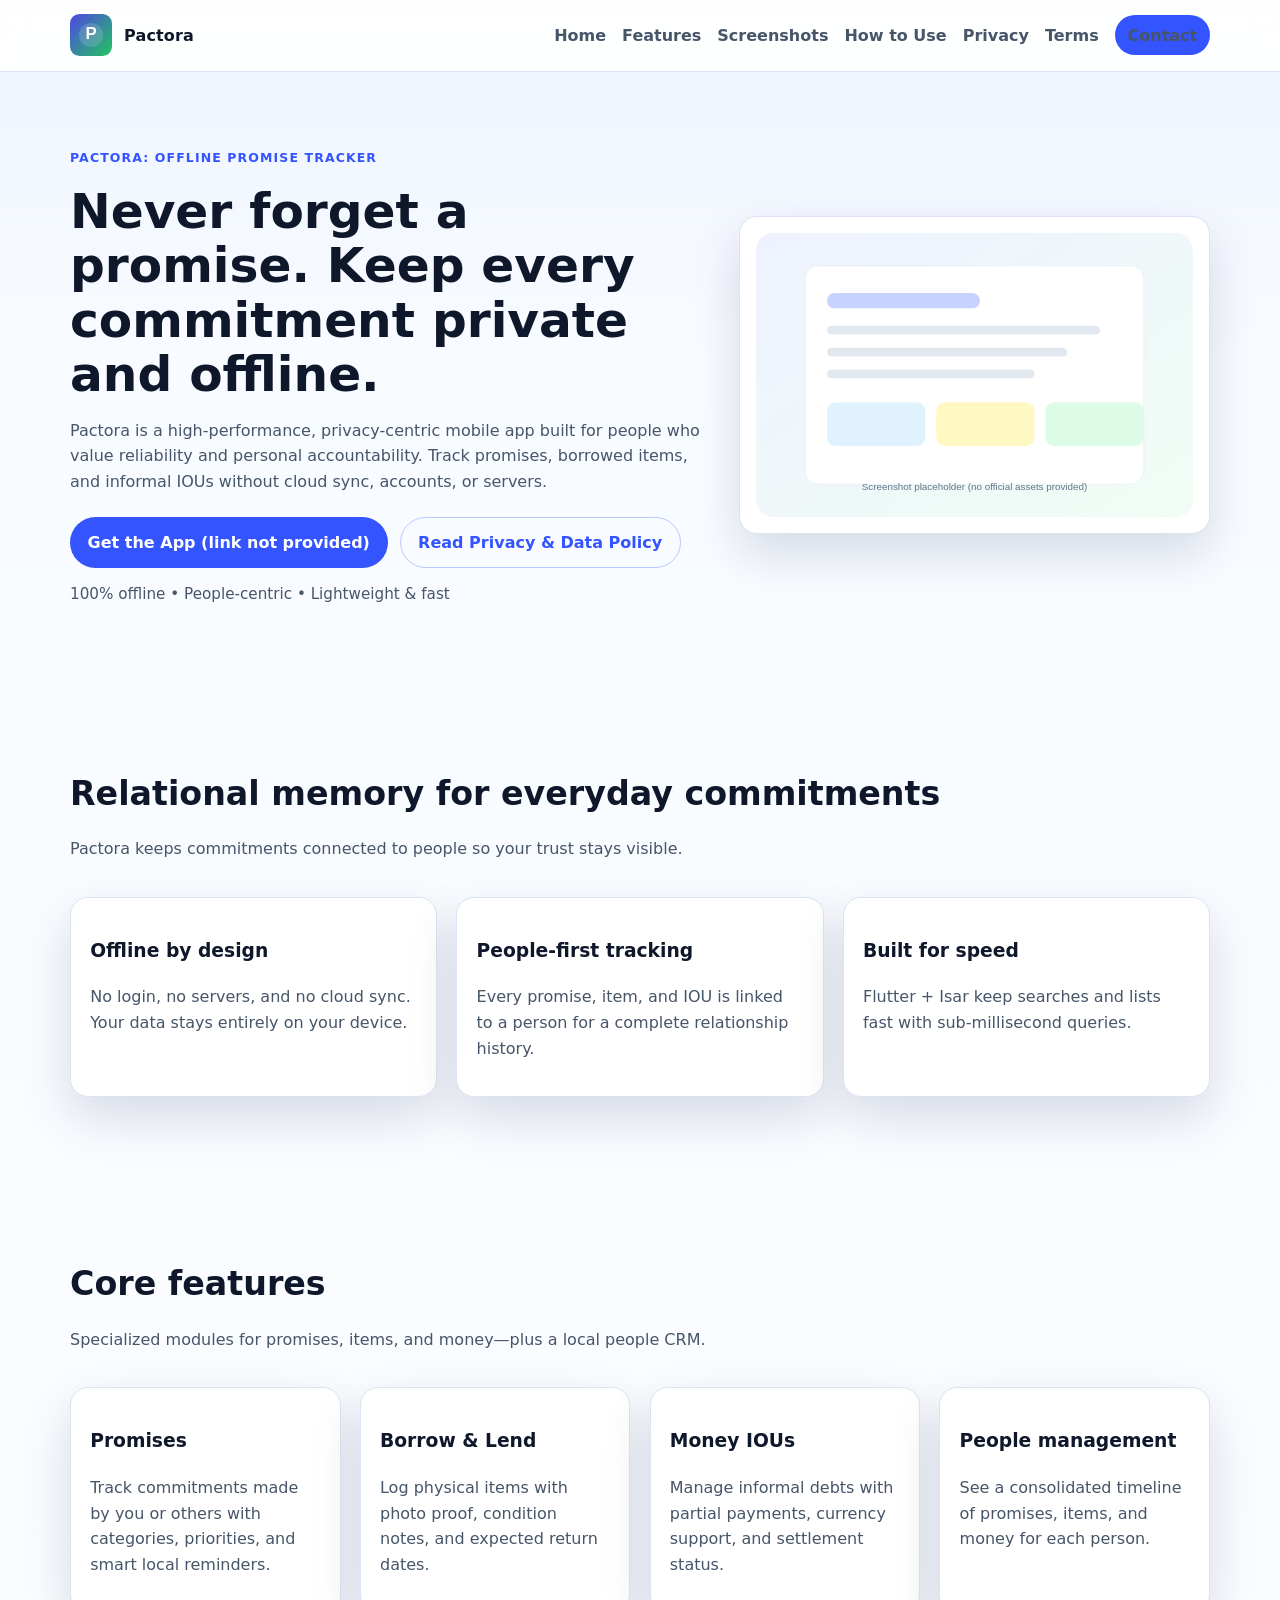
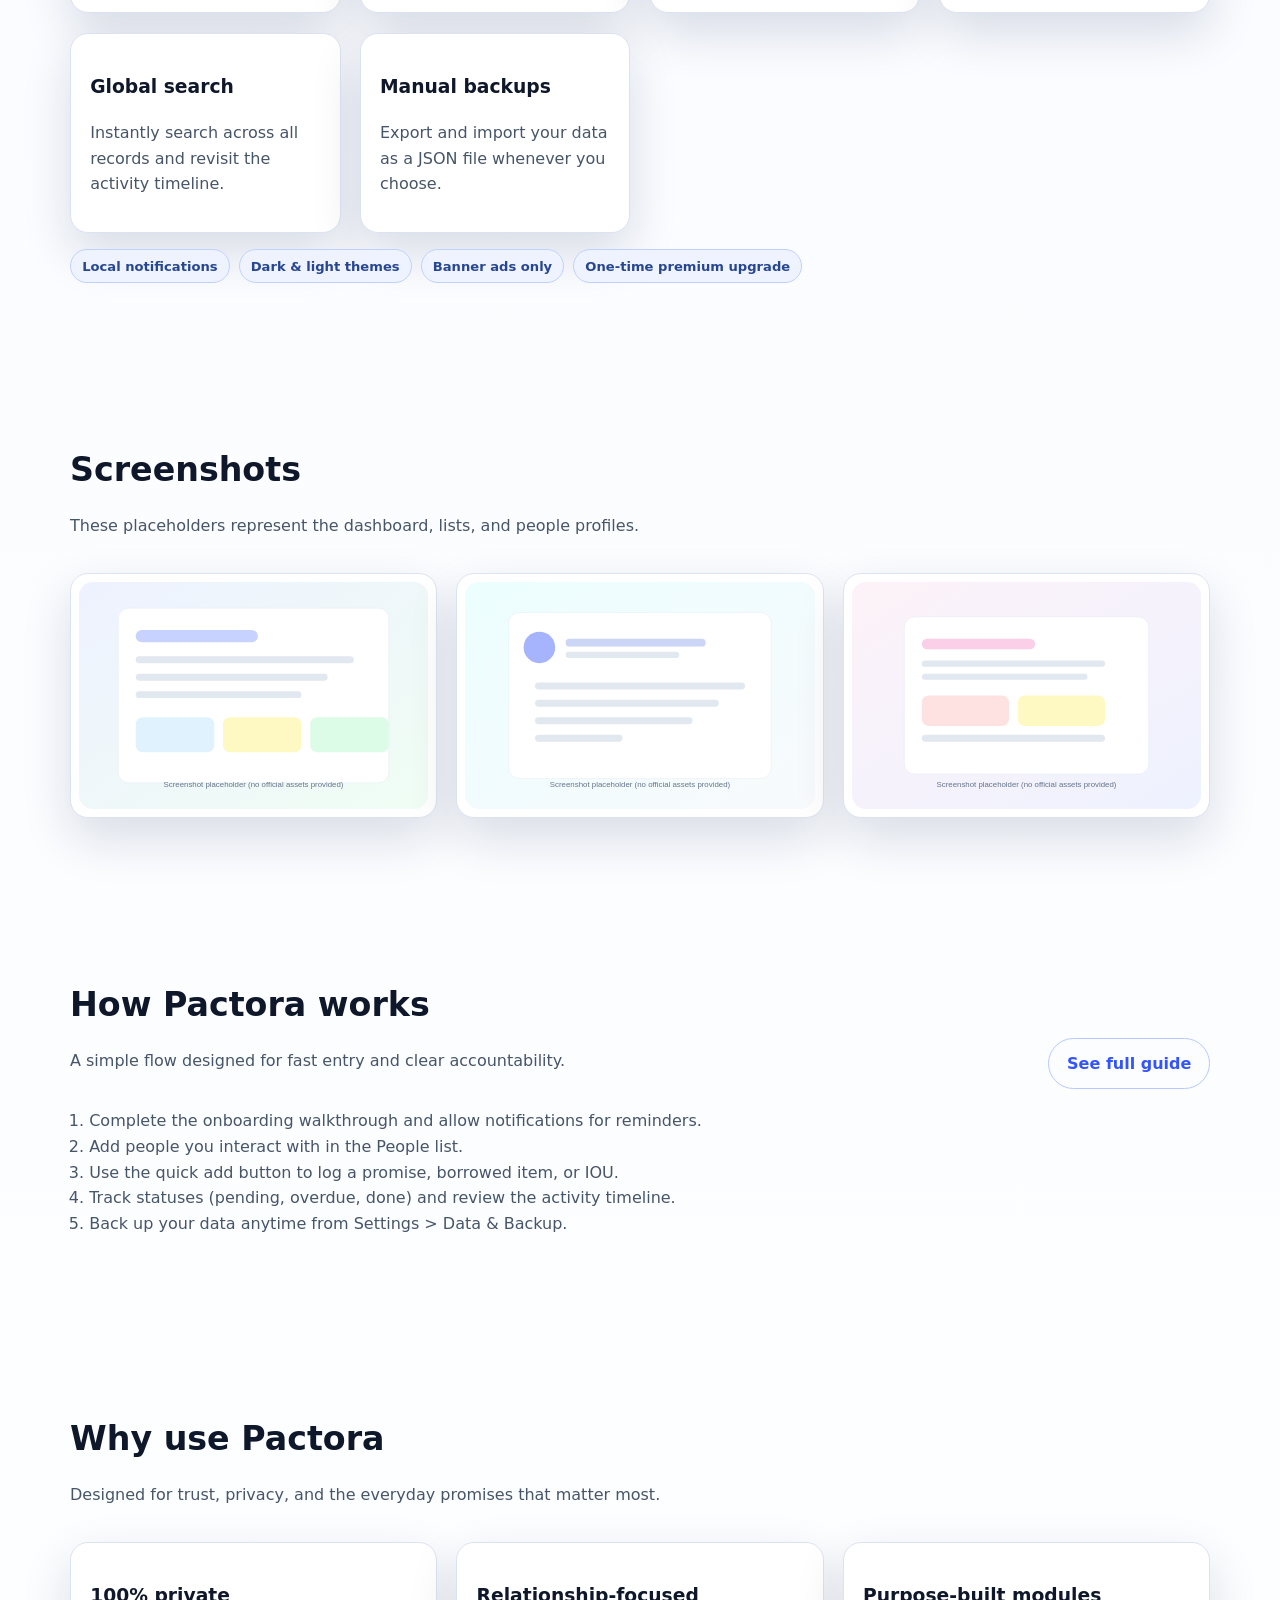
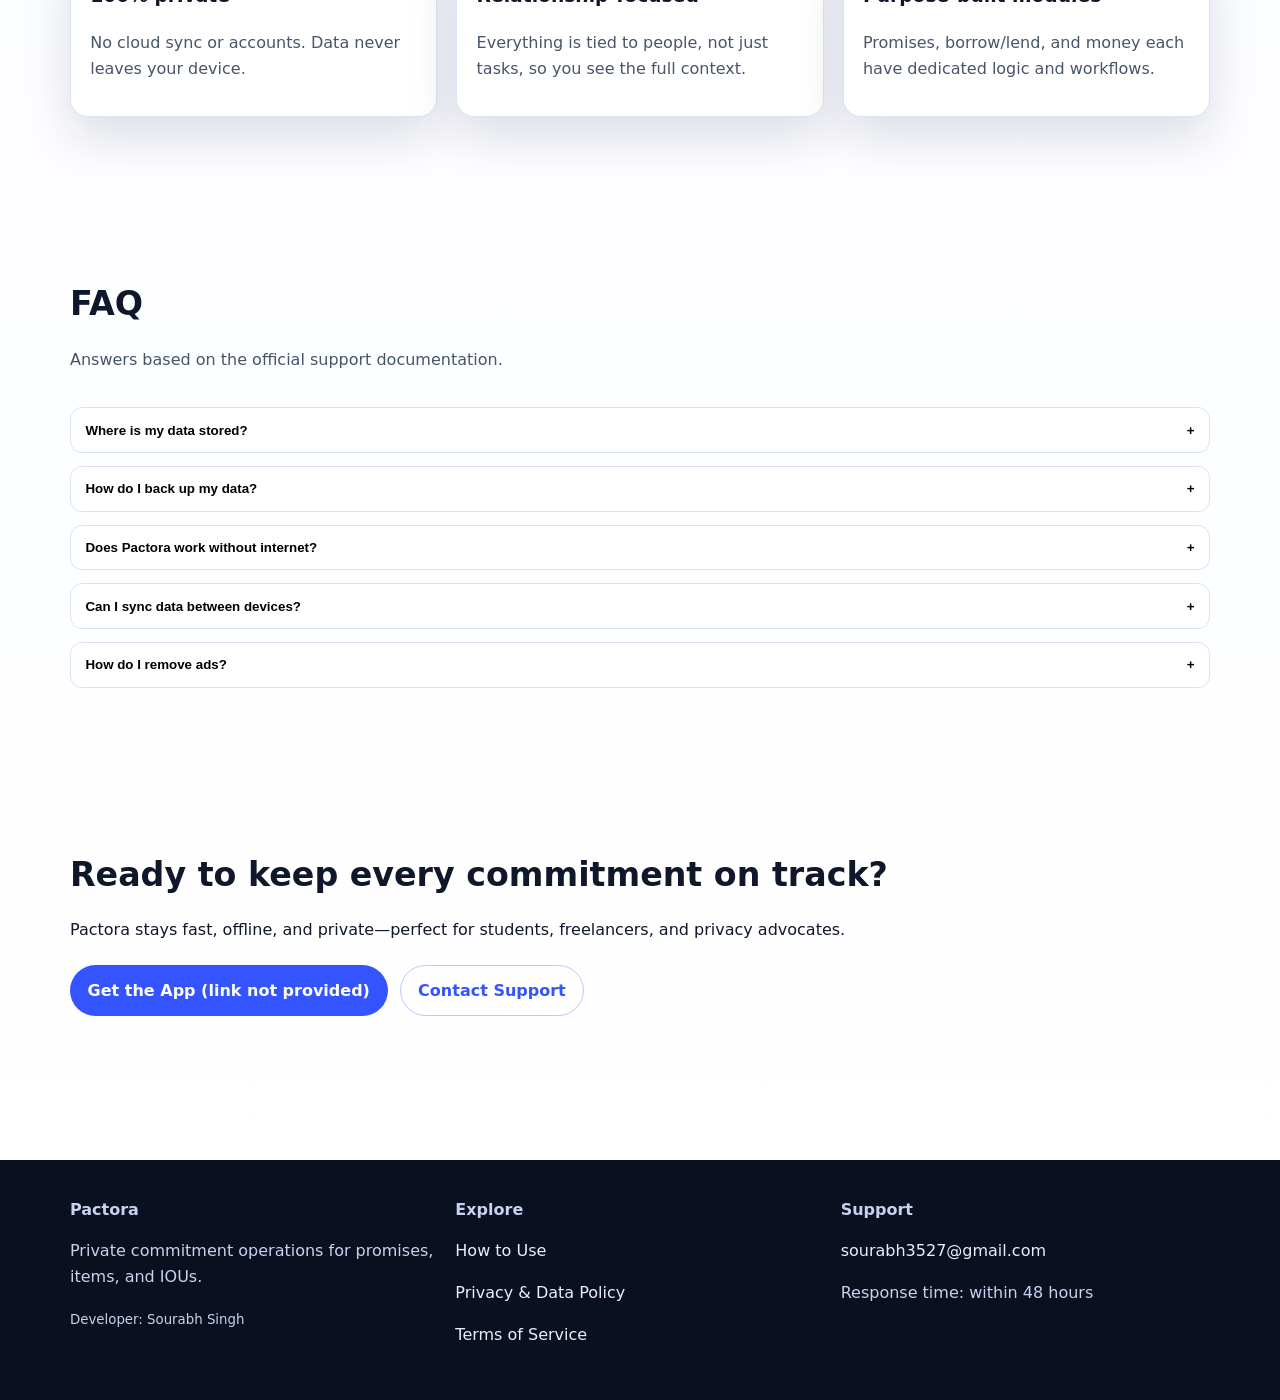
==== commit 1d19cb0e: "Redesign website with cleaner professional visual system" ====
--- a/index.html
+++ b/index.html
@@ -3,7 +3,7 @@
   <head>
     <meta charset="UTF-8" />
     <meta name="viewport" content="width=device-width, initial-scale=1" />
-    <title>Pactora — Offline Promise Tracker</title>
+    <title>Pactora — Private Commitment Intelligence</title>
     <meta name="description" content="Pactora is a 100% offline, privacy-centric commitment tracker for promises, borrowed items, and informal IOUs." />
     <link rel="stylesheet" href="style.css" />
   </head>
@@ -43,7 +43,7 @@
             </p>
             <div class="cta-group">
               <a class="btn" href="contact.html">Get the App (link not provided)</a>
-              <a class="btn btn-secondary" href="privacy.html">Read Privacy Policy</a>
+              <a class="btn btn-secondary" href="privacy.html">Read Privacy &amp; Data Policy</a>
             </div>
             <div class="hero-meta">100% offline • People-centric • Lightweight &amp; fast</div>
           </div>
@@ -265,14 +265,14 @@
       <div class="container footer-grid">
         <div>
           <strong>Pactora</strong>
-          <p>Offline commitment tracking for promises, items, and IOUs.</p>
+          <p>Private commitment operations for promises, items, and IOUs.</p>
           <small>Developer: Sourabh Singh</small>
         </div>
         <div>
           <strong>Explore</strong>
           <p><a href="how-to-use.html">How to Use</a></p>
-          <p><a href="privacy.html">Privacy Policy</a></p>
-          <p><a href="terms.html">Terms &amp; Conditions</a></p>
+          <p><a href="privacy.html">Privacy &amp; Data Policy</a></p>
+          <p><a href="terms.html">Terms of Service</a></p>
         </div>
         <div>
           <strong>Support</strong>
--- a/style.css
+++ b/style.css
@@ -1,610 +1,80 @@
 :root {
-  color-scheme: light;
-  --bg-rgb: 248 250 252;
-  --bg: rgb(var(--bg-rgb));
+  --bg: #0b1020;
+  --bg-soft: #121a31;
   --surface: #ffffff;
-  --surface-soft: #f8fafc;
+  --surface-soft: #f4f7ff;
   --text: #0f172a;
   --muted: #475569;
-  --border: #e2e8f0;
-  --primary: #4f46e5;
-  --primary-dark: #4338ca;
-  --accent: #22c55e;
-  --accent-soft: #dcfce7;
-  --primary-soft: #eef2ff;
-  --shadow-sm: 0 8px 18px rgba(15, 23, 42, 0.08);
-  --shadow: 0 20px 40px rgba(15, 23, 42, 0.08);
-  --radius-lg: 24px;
-  --radius-md: 16px;
-  --radius-sm: 12px;
+  --line: #dbe3f2;
+  --primary: #3454ff;
+  --primary-strong: #1e40ff;
+  --success: #0f9d74;
+  --shadow: 0 20px 50px rgba(10, 22, 70, 0.14);
+  --radius-xl: 26px;
+  --radius-lg: 18px;
+  --radius-md: 12px;
 }
-
-* {
-  box-sizing: border-box;
+* { box-sizing: border-box; }
+html { scroll-behavior: smooth; }
+body { margin: 0; font-family: Inter, Segoe UI, system-ui, sans-serif; color: var(--text); background: linear-gradient(180deg, #eef3ff, #f8fbff 22rem, #fff); line-height: 1.6; }
+a { color: inherit; text-decoration: none; }
+img { max-width: 100%; display: block; }
+.container { width: min(1140px, 92%); margin: 0 auto; }
+.section { padding: 5rem 0; }
+.site-header { position: sticky; top: 0; z-index: 50; background: rgba(255,255,255,0.92); backdrop-filter: blur(10px); border-bottom: 1px solid var(--line); }
+.nav-wrap { display: flex; align-items: center; justify-content: space-between; padding: .9rem 0; gap: 1rem; }
+.brand { display: flex; align-items: center; gap: .75rem; font-weight: 800; letter-spacing: .01em; }
+.logo { width: 42px; height: 42px; }
+.nav-links { list-style:none; display:flex; align-items:center; gap:1rem; margin:0; padding:0; }
+.nav-links a { color: var(--muted); font-weight: 600; }
+.nav-links a:hover, .toc a.active { color: var(--primary); }
+.nav-toggle { display:none; }
+.scroll-progress { position:fixed; top:0; left:0; height:3px; background:linear-gradient(90deg,var(--primary),#60a5fa); z-index:100; width:0; }
+.hero { padding-top: 4.5rem; }
+.hero-grid, .card-grid, .screenshot-grid, .stats-grid { display:grid; gap:1.2rem; }
+.hero-grid { grid-template-columns: 1.15fr .85fr; align-items:center; gap:2rem; }
+.eyebrow { color: var(--primary); font-weight: 700; text-transform: uppercase; font-size: .78rem; letter-spacing: .09em; }
+h1 { font-size: clamp(2.1rem, 3.8vw, 3.2rem); line-height:1.12; margin: .9rem 0 1rem; }
+h2 { font-size: clamp(1.6rem, 2.6vw, 2.2rem); margin:0; }
+.hero p, .section-title p, .card p, .page-header p { color: var(--muted); }
+.hero-card, .card, .screenshot, .content-card, .notice { background: var(--surface); border: 1px solid var(--line); border-radius: var(--radius-lg); box-shadow: var(--shadow); }
+.hero-card { padding:1rem; }
+.cta-group { display:flex; gap:.75rem; flex-wrap:wrap; margin-top:1.4rem; }
+.btn { display:inline-flex; align-items:center; justify-content:center; border:none; border-radius:999px; padding:.74rem 1.1rem; font-weight:700; background: var(--primary); color:#fff; }
+.btn:hover { background: var(--primary-strong); }
+.btn-secondary { background: transparent; color: var(--primary); border: 1px solid #b9c9ff; }
+.btn-sm { padding: .45rem .8rem; }
+.hero-meta { margin-top: .9rem; color: var(--muted); font-size:.95rem; }
+.section-title { margin-bottom: 1.2rem; display:flex; justify-content:space-between; gap:1rem; align-items:end; }
+.card-grid { grid-template-columns: repeat(auto-fit,minmax(220px,1fr)); }
+.card { padding: 1.2rem; }
+.pill-list, .page-meta { display:flex; gap:.55rem; flex-wrap:wrap; margin-top:1rem; }
+.pill { border: 1px solid #bfd2ff; color:#274690; background:#eef3ff; padding:.35rem .7rem; border-radius:999px; font-size:.82rem; font-weight:700; }
+.screenshot-grid { grid-template-columns: repeat(auto-fit,minmax(200px,1fr)); }
+.screenshot { padding: .5rem; }
+.list { padding-left: 1.2rem; color: var(--muted); }
+.faq-list { display:grid; gap:.8rem; }
+.faq-item button { width:100%; text-align:left; border:1px solid var(--line); border-radius:12px; background:#fff; padding:.9rem; font-weight:700; display:flex; justify-content:space-between; }
+.faq-answer { max-height:0; overflow:hidden; transition:max-height .24s ease; padding:0 .85rem; }
+.footer { background: var(--bg); color: #c8d2ee; margin-top:4rem; }
+.footer-grid { padding:2.3rem 0; display:grid; gap:1rem; grid-template-columns:repeat(auto-fit,minmax(180px,1fr)); }
+.footer a { color: #e8edff; }
+.back-to-top { position:fixed; right:1rem; bottom:1rem; border:none; width:40px; height:40px; border-radius:999px; background:var(--primary); color:#fff; font-weight:700; opacity:0; pointer-events:none; }
+.back-to-top.show { opacity:1; pointer-events:auto; }
+.page-hero { padding:3rem 0 1.2rem; }
+.page-layout { display:grid; grid-template-columns: 260px 1fr; gap:1.2rem; align-items:start; }
+.toc { position: sticky; top: 90px; background: #f7f9ff; border:1px solid var(--line); padding:1rem; border-radius:14px; }
+.toc nav { display:grid; gap:.45rem; }
+.toc a { color:var(--muted); font-weight:600; }
+.content-card { margin-bottom:.75rem; padding:.95rem 1rem; }
+.content-card summary { font-weight:700; cursor:pointer; }
+.notice { padding: .7rem .9rem; display:inline-block; margin-top:.5rem; }
+@media (max-width: 900px) {
+  .hero-grid, .page-layout { grid-template-columns: 1fr; }
+  .toc { position: static; }
 }
-
-html {
-  scroll-behavior: smooth;
+@media (max-width: 760px) {
+  .nav-toggle { display:block; border:1px solid var(--line); background:#fff; padding:.5rem .7rem; border-radius:999px; }
+  .nav-links { position:absolute; left:4%; right:4%; top:74px; background:#fff; border:1px solid var(--line); border-radius:12px; padding:1rem; display:none; flex-direction:column; align-items:flex-start; box-shadow:var(--shadow); }
+  .nav-links.open { display:flex; }
 }
-
-body {
-  margin: 0;
-  font-family: "Inter", "Segoe UI", system-ui, -apple-system, sans-serif;
-  background: linear-gradient(180deg, #f8fafc 0%, #f1f5f9 100%);
-  color: var(--text);
-  line-height: 1.6;
-}
-
-a {
-  color: inherit;
-  text-decoration: none;
-}
-
-img {
-  max-width: 100%;
-  display: block;
-}
-
-.container {
-  width: min(1120px, 92%);
-  margin: 0 auto;
-}
-
-.section {
-  padding: 72px 0;
-}
-
-.site-header {
-  position: sticky;
-  top: 0;
-  z-index: 20;
-  background: rgb(var(--bg-rgb) / 0.96);
-  backdrop-filter: blur(12px);
-  border-bottom: 1px solid var(--border);
-}
-
-.scroll-progress {
-  position: fixed;
-  top: 0;
-  left: 0;
-  height: 4px;
-  width: 0%;
-  background: linear-gradient(120deg, var(--primary), var(--accent));
-  z-index: 30;
-  transition: width 0.2s ease;
-}
-
-.nav-wrap {
-  display: flex;
-  align-items: center;
-  justify-content: space-between;
-  padding: 18px 0;
-  gap: 24px;
-}
-
-.brand {
-  display: flex;
-  align-items: center;
-  gap: 12px;
-  font-weight: 700;
-  font-size: 1.1rem;
-}
-
-.logo {
-  width: 44px;
-  height: 44px;
-}
-
-.nav-links {
-  list-style: none;
-  display: flex;
-  align-items: center;
-  gap: 18px;
-  padding: 0;
-  margin: 0;
-}
-
-.nav-links a {
-  font-weight: 500;
-  color: var(--muted);
-  transition: color 0.2s ease;
-}
-
-.nav-links a:hover {
-  color: var(--text);
-}
-
-.nav-toggle {
-  display: none;
-  border: 1px solid var(--border);
-  background: var(--surface);
-  padding: 10px 14px;
-  border-radius: 999px;
-  font-weight: 600;
-  color: var(--text);
-  cursor: pointer;
-}
-
-.btn {
-  display: inline-flex;
-  align-items: center;
-  justify-content: center;
-  gap: 8px;
-  padding: 12px 22px;
-  border-radius: 999px;
-  background: var(--primary);
-  color: #ffffff;
-  font-weight: 600;
-  border: none;
-  box-shadow: var(--shadow);
-  transition: transform 0.2s ease, box-shadow 0.2s ease, background 0.2s ease;
-}
-
-.btn:hover {
-  background: var(--primary-dark);
-  transform: translateY(-1px);
-  box-shadow: var(--shadow-sm);
-}
-
-.btn-secondary {
-  background: transparent;
-  color: var(--primary);
-  border: 1px solid var(--primary);
-  box-shadow: none;
-}
-
-.btn-sm {
-  padding: 8px 16px;
-  box-shadow: none;
-}
-
-.hero {
-  padding-top: 64px;
-}
-
-.hero-grid {
-  display: grid;
-  grid-template-columns: repeat(auto-fit, minmax(280px, 1fr));
-  gap: 40px;
-  align-items: center;
-}
-
-.eyebrow {
-  display: inline-flex;
-  align-items: center;
-  gap: 8px;
-  color: var(--primary);
-  font-weight: 600;
-  text-transform: uppercase;
-  letter-spacing: 0.08em;
-  font-size: 0.8rem;
-}
-
-.hero h1 {
-  font-size: clamp(2.4rem, 3vw, 3.2rem);
-  margin: 16px 0;
-}
-
-.hero p {
-  color: var(--muted);
-  font-size: 1.05rem;
-}
-
-.hero-card {
-  background: var(--surface);
-  padding: 20px;
-  border-radius: var(--radius-lg);
-  box-shadow: var(--shadow);
-  transition: transform 0.2s ease, box-shadow 0.2s ease;
-}
-
-.hero-card:hover {
-  transform: translateY(-4px);
-  box-shadow: var(--shadow-sm);
-}
-
-.hero-meta {
-  margin-top: 18px;
-  font-size: 0.95rem;
-  color: var(--muted);
-}
-
-.cta-group {
-  display: flex;
-  flex-wrap: wrap;
-  gap: 12px;
-  margin-top: 24px;
-}
-
-.section-title {
-  display: flex;
-  align-items: center;
-  justify-content: space-between;
-  margin-bottom: 32px;
-  gap: 16px;
-}
-
-.section-title h2 {
-  margin: 0;
-  font-size: clamp(1.8rem, 2vw, 2.4rem);
-}
-
-.section-title p {
-  margin: 0;
-  color: var(--muted);
-}
-
-.card-grid {
-  display: grid;
-  grid-template-columns: repeat(auto-fit, minmax(240px, 1fr));
-  gap: 20px;
-}
-
-.card {
-  background: var(--surface);
-  padding: 22px;
-  border-radius: var(--radius-md);
-  border: 1px solid var(--border);
-  box-shadow: var(--shadow);
-  transition: transform 0.2s ease, box-shadow 0.2s ease, border-color 0.2s ease;
-}
-
-.card:hover {
-  transform: translateY(-4px);
-  border-color: #c7d2fe;
-  box-shadow: var(--shadow-sm);
-}
-
-.card h3 {
-  margin-top: 0;
-}
-
-.card p {
-  color: var(--muted);
-}
-
-.pill-list {
-  display: flex;
-  flex-wrap: wrap;
-  gap: 12px;
-  margin-top: 16px;
-}
-
-.pill {
-  padding: 8px 14px;
-  border-radius: 999px;
-  background: var(--primary-soft);
-  color: #4338ca;
-  font-weight: 600;
-  font-size: 0.85rem;
-  transition: transform 0.2s ease;
-}
-
-.pill:hover {
-  transform: translateY(-2px);
-}
-
-.screenshot-grid {
-  display: grid;
-  grid-template-columns: repeat(auto-fit, minmax(240px, 1fr));
-  gap: 20px;
-}
-
-.screenshot {
-  background: var(--surface);
-  padding: 16px;
-  border-radius: var(--radius-md);
-  border: 1px solid var(--border);
-  box-shadow: var(--shadow);
-  transition: transform 0.2s ease, box-shadow 0.2s ease;
-}
-
-.screenshot:hover {
-  transform: translateY(-4px);
-  box-shadow: var(--shadow-sm);
-}
-
-.list {
-  display: grid;
-  gap: 16px;
-  margin: 0;
-  padding-left: 20px;
-}
-
-.list li {
-  color: var(--muted);
-}
-
-.faq-list {
-  display: grid;
-  gap: 12px;
-}
-
-.faq-item {
-  background: var(--surface);
-  border-radius: var(--radius-md);
-  border: 1px solid var(--border);
-  overflow: hidden;
-  transition: border-color 0.2s ease, box-shadow 0.2s ease;
-}
-
-.faq-item.open {
-  border-color: #c7d2fe;
-  box-shadow: var(--shadow-sm);
-}
-
-.faq-item button {
-  width: 100%;
-  text-align: left;
-  padding: 18px 20px;
-  font-weight: 600;
-  background: none;
-  border: none;
-  cursor: pointer;
-  display: flex;
-  justify-content: space-between;
-  align-items: center;
-  gap: 12px;
-}
-
-.faq-item button span {
-  color: var(--primary);
-  font-weight: 700;
-}
-
-.faq-answer {
-  max-height: 0;
-  overflow: hidden;
-  transition: max-height 0.3s ease;
-  padding: 0 20px;
-}
-
-.faq-answer p {
-  margin: 0 0 18px;
-  color: var(--muted);
-}
-
-.faq-item.open .faq-answer {
-  padding-top: 0;
-}
-
-.cta-band {
-  background: linear-gradient(120deg, #eef2ff 0%, #ecfdf3 100%);
-  border-radius: var(--radius-lg);
-  padding: 32px;
-  display: grid;
-  gap: 12px;
-  align-items: center;
-  box-shadow: var(--shadow);
-}
-
-.page-header {
-  padding: 64px 0 24px;
-}
-
-.page-header h1 {
-  margin-bottom: 12px;
-}
-
-.page-header p {
-  margin-top: 0;
-  color: var(--muted);
-}
-
-.page-hero {
-  background: linear-gradient(135deg, #eef2ff 0%, #ecfdf3 100%);
-  padding: 40px;
-  border-radius: var(--radius-lg);
-  border: 1px solid #dbeafe;
-  box-shadow: var(--shadow);
-}
-
-.page-meta {
-  display: flex;
-  flex-wrap: wrap;
-  gap: 10px;
-  margin-top: 16px;
-}
-
-.page-layout {
-  display: grid;
-  grid-template-columns: minmax(0, 1fr) 260px;
-  gap: 32px;
-  align-items: start;
-}
-
-.toc {
-  position: sticky;
-  top: 96px;
-  padding: 18px;
-  border-radius: var(--radius-md);
-  border: 1px solid var(--border);
-  background: var(--surface);
-  box-shadow: var(--shadow);
-}
-
-.toc h2 {
-  margin: 0 0 12px;
-  font-size: 1rem;
-}
-
-.toc nav {
-  display: grid;
-  gap: 10px;
-}
-
-.toc a {
-  color: var(--muted);
-  font-weight: 500;
-  transition: color 0.2s ease;
-}
-
-.toc a.active,
-.toc a:hover {
-  color: var(--primary);
-}
-
-.page-content {
-  display: grid;
-  gap: 18px;
-  padding-bottom: 64px;
-}
-
-.content-card {
-  background: var(--surface);
-  border-radius: var(--radius-md);
-  border: 1px solid var(--border);
-  box-shadow: var(--shadow);
-  padding: 0;
-  overflow: hidden;
-}
-
-.content-card summary {
-  list-style: none;
-  cursor: pointer;
-  padding: 18px 20px;
-  font-weight: 600;
-  display: flex;
-  align-items: center;
-  justify-content: space-between;
-  gap: 12px;
-}
-
-.content-card summary::marker {
-  display: none;
-}
-
-.content-card summary::-webkit-details-marker {
-  display: none;
-}
-
-.content-card summary::after {
-  content: "+";
-  color: var(--primary);
-  font-weight: 700;
-}
-
-.content-card[open] summary::after {
-  content: "–";
-}
-
-.content-card > div {
-  padding: 0 20px 18px;
-  color: var(--muted);
-}
-
-.content-card ul {
-  margin: 0;
-  padding-left: 20px;
-}
-
-.content-card[open] {
-  border-color: #c7d2fe;
-  box-shadow: var(--shadow-sm);
-}
-
-
-.page-content h2 {
-  margin-top: 40px;
-}
-
-.notice {
-  background: #fef9c3;
-  padding: 16px;
-  border-radius: var(--radius-sm);
-  border: 1px solid #fde68a;
-  color: #92400e;
-}
-
-.back-to-top {
-  position: fixed;
-  right: 24px;
-  bottom: 24px;
-  padding: 12px 14px;
-  border-radius: 999px;
-  border: none;
-  background: var(--primary);
-  color: #ffffff;
-  font-weight: 700;
-  box-shadow: var(--shadow);
-  cursor: pointer;
-  opacity: 0;
-  pointer-events: none;
-  transition: opacity 0.2s ease, transform 0.2s ease;
-  z-index: 25;
-}
-
-.back-to-top.show {
-  opacity: 1;
-  pointer-events: auto;
-  transform: translateY(-4px);
-}
-
-.footer {
-  border-top: 1px solid var(--border);
-  padding: 32px 0 48px;
-  color: var(--muted);
-}
-
-.footer-grid {
-  display: grid;
-  gap: 24px;
-  grid-template-columns: repeat(auto-fit, minmax(220px, 1fr));
-}
-
-.footer a {
-  color: var(--muted);
-}
-
-.footer small {
-  display: block;
-  margin-top: 18px;
-}
-
-@media (max-width: 900px) {
-  .nav-links {
-    position: absolute;
-    top: 72px;
-    right: 4%;
-    background: var(--surface);
-    flex-direction: column;
-    align-items: flex-start;
-    padding: 18px;
-    border-radius: var(--radius-md);
-    border: 1px solid var(--border);
-    box-shadow: var(--shadow);
-    display: none;
-  }
-
-  .nav-links.open {
-    display: flex;
-  }
-
-  .nav-toggle {
-    display: inline-flex;
-  }
-
-  .cta-group {
-    flex-direction: column;
-    align-items: stretch;
-  }
-
-  .page-layout {
-    grid-template-columns: 1fr;
-  }
-
-  .toc {
-    position: static;
-    order: -1;
-  }
-}
-
-@media (max-width: 600px) {
-  .section {
-    padding: 56px 0;
-  }
-
-  .hero {
-    padding-top: 48px;
-  }
-}
